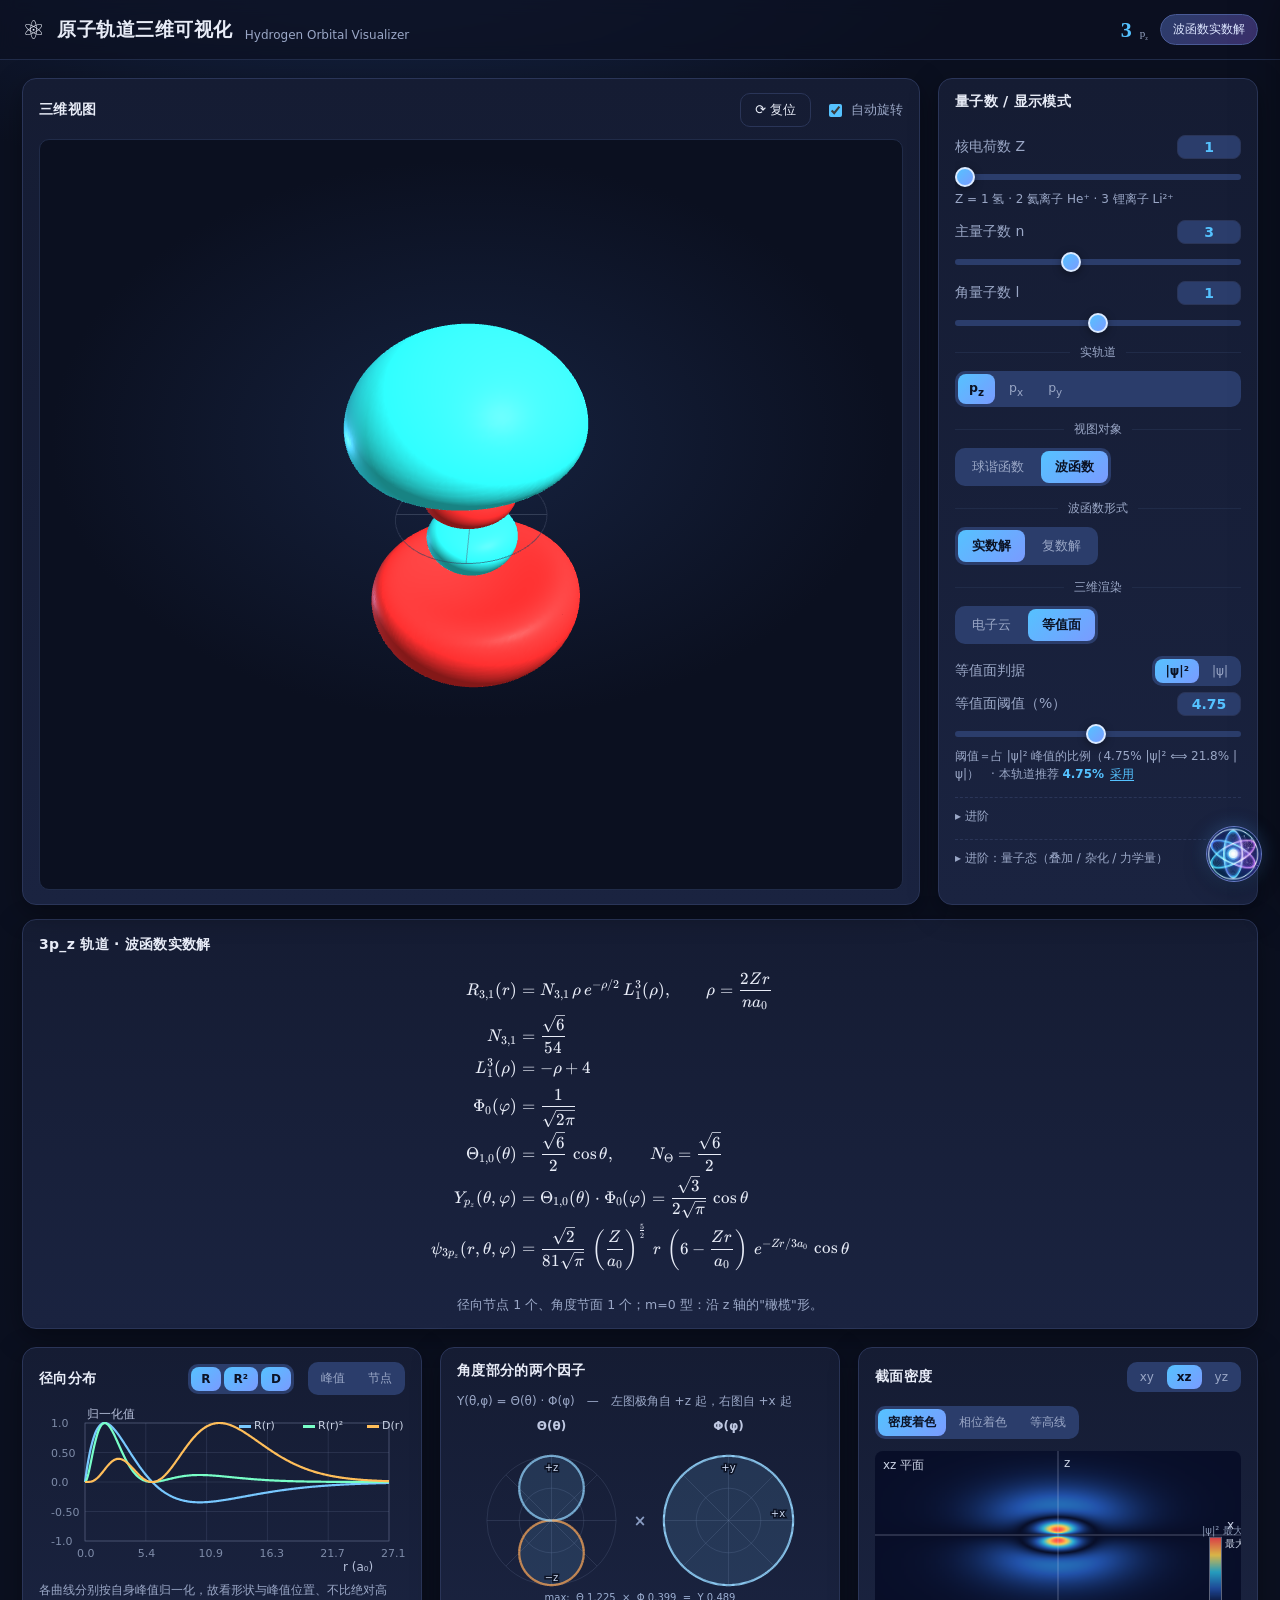
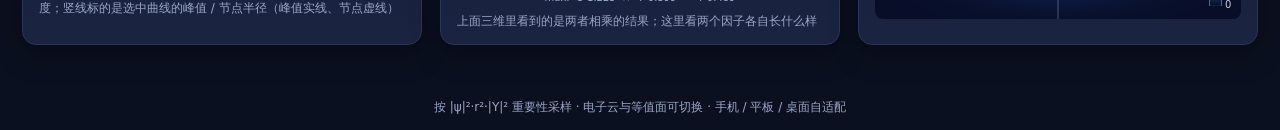
==== H5/index.html @ 3caad6ec "fix(agent,ui): 叠加态按实/复分档 —— 修正 L_z 谱（实解不是 L̂z 本征函数）、逐项选解型、球谐档回纯态 ## 修正：L_z 谱把 m 一律当本征值（真 bug）  m 是**" ====
<!DOCTYPE html>
<html lang="zh-CN">
<head>
  <meta charset="UTF-8" />
  <meta name="viewport" content="width=device-width, initial-scale=1.0, maximum-scale=1.0, user-scalable=no" />
  <meta name="theme-color" content="#0b1020" />
  <title>原子轨道三维可视化 · Hydrogen Orbital Visualizer</title>
  <link rel="icon" type="image/png" href="assets/favicon.png" />
  <link rel="stylesheet" href="libs/katex.min.css" />
  <link rel="stylesheet" href="css/style.css" />
  <link rel="stylesheet" href="css/agent.css" />
</head>
<body>
  <!-- 顶栏 -->
  <header class="topbar">
    <div class="brand">
      <span class="logo">⚛</span>
      <h1>原子轨道三维可视化</h1>
      <span class="subtitle">Hydrogen Orbital Visualizer</span>
    </div>
    <div class="top-meta">
      <span id="orbitTitle" class="orbit-title">1s</span>
      <span id="modeBadge" class="badge">实函数</span>
    </div>
  </header>

  <main class="layout">
    <!-- 3D 视图 + 控制面板 -->
    <section class="grid-main">
      <div class="card viewer-card">
        <div class="card-head">
          <span class="card-title">三维视图</span>
          <div class="card-head-right">
            <button id="resetView" class="btn btn-ghost" title="重置视角">⟳ 复位</button>
            <label class="chk"><input type="checkbox" id="autoRotate" checked /> 自动旋转</label>
          </div>
        </div>
        <div id="viewer" class="viewer"></div>
      </div>

      <aside class="card panel">
        <div class="card-head"><span class="card-title">量子数 / 显示模式</span></div>
        <!-- ★ .panel-body 是必需的：面板高度被钉成与左侧三维卡片等高（见 layout.js 的
             --panel-h），内容比它高时要在**内部**滚动，而不是把整行栅格撑高 -->
        <div class="panel-body">

        <div class="set">
          <!-- ★ 核电荷数 Z 放在量子数**之前**：它决定"这是哪个原子"，比 n/l/m 更根本。
               类氢离子与氢只差一条标度关系（r → r/Z），所以换 Z 不改变任何公式的形状。 -->
          <div class="row"><label for="zInput">核电荷数 Z</label>
            <input type="number" id="zInput" class="num-val" min="1" max="3" step="1" value="1" /></div>
          <input type="range" id="zSlider" min="1" max="3" step="1" value="1" />
          <div class="hint">Z = 1 氢 · 2 氦离子 He⁺ · 3 锂离子 Li²⁺</div>
        </div>
        <div class="set">
          <div class="row"><label for="nInput">主量子数 n</label>
            <input type="number" id="nInput" class="num-val" min="1" max="6" step="1" value="3" /></div>
          <input type="range" id="nSlider" min="1" max="6" step="1" value="3" />
        </div>
        <div class="set">
          <div class="row"><label for="lInput">角量子数 l</label>
            <input type="number" id="lInput" class="num-val" min="0" max="2" step="1" value="1" /></div>
          <input type="range" id="lSlider" min="0" max="2" step="1" value="1" />
        </div>
        <div class="set" id="mSet">
          <div class="row"><label for="mInput">磁量子数 m</label>
            <input type="number" id="mInput" class="num-val" min="-1" max="1" step="1" value="0" /></div>
          <input type="range" id="mSlider" min="-1" max="1" step="1" value="0" />
        </div>

        <!-- ★ 实轨道选择器：只在「波函数实数解」档出现，取代上面的 m 滑块（见 main.js
             的 syncRealOrbitButtons）。依据是 m 的归属：m 是**复**球谐 Y_l^m 的本征值
             指标，而实数解由 ±m 两个复解线性组合而来，**不再是 L̂z 的本征函数** ——
             把 m 当作实解的名字，等于把一个它不再拥有的量子数贴上去。
             有惯用名的支壳层直接用名字（p_x、d_{xy}、f_{z³}…）；g、h 没有公认名，
             程序改用直角坐标多项式标记（见 formula.js 的 realOrbitalCartesian）。 -->
        <div class="set" id="realOrbSet" style="display:none">
          <div class="divider"><span>实轨道</span></div>
          <div class="seg wrap" id="realOrbSeg"></div>
          <div class="hint" id="realOrbHint"></div>
        </div>

        <div class="divider"><span>视图对象</span></div>
        <!-- ★ 球谐函数与完整波函数共用上面的量子数，但**是两套几何**：
             球谐画的是极坐标曲面 r = |Y|（解析形状，直接三角化），
             波函数画的是 ψ 的等值面 / 粒子云（标量场 + marching tetrahedra）。
             所以切换档位不是"换个着色"，而是换一条完整的重建路径（见 main.js 的 updateViewer）。 -->
        <div class="seg" id="targetSeg">
          <button class="seg-btn" data-target="spherical">球谐函数</button>
          <button class="seg-btn active" data-target="wave">波函数</button>
        </div>
        <!-- 球谐档专用的判据（|Y| / |Y|²）。波函数档用下面「等值面判据」那一组 ——
             两者是同一个概念的两个化身（画幅 = 函数值还是它的平方），但**值域不同**
             （Y 侧取值 'Y'/'Y2'，ψ 侧取值 'psi'/'psi2'），故各自保留一个控件、
             各自由自己的 state 字段驱动，只显示当前档位需要的那一个。 -->
        <div class="set" id="yCritSet" style="display:none">
          <div class="row"><label>球谐判据</label>
            <div class="seg small" id="yCritSeg">
              <button class="seg-btn active" data-k="Y">|Y|</button>
              <button class="seg-btn" data-k="Y2">|Y|²</button>
            </div>
          </div>
          <!-- ★ 这句提示**按 l 变**（由 main.js 的 syncYCritHint 填）：l=0 时 Y 是常数，
               |Y| 与 |Y|² 只差一个比例因子，画出来完全一样，两个按钮会一起禁用。
               原先这里写死了"相切的鸡蛋"，而那是 p 轨道（l=1）才有的形状 ——
               l=0 的学生看到的是个球，却被告诉"这是相切的鸡蛋"。 -->
          <div class="hint" id="yCritHint">|Y|² 的曲面比 |Y| 的"瘦"</div>
        </div>
        <div class="divider"><span>波函数形式</span></div>
        <div class="seg" id="modeSeg">
          <button class="seg-btn active" data-mode="real"
                  title="波函数的实数解：由 ±m 两个复数解组合而来，不再是 L̂z 的本征函数；用实轨道名标记（p_x、d_xy…）">实数解</button>
          <button class="seg-btn" data-mode="complex"
                  title="波函数的复数解 ψ_{n,l,m}：L̂z 与 L̂² 的共同本征函数，用磁量子数 m 标记">复数解</button>
        </div>

        <!-- ★ 下面两组（三维渲染 / 三维着色）只对"波函数"档有意义：球谐曲面是解析
             曲面，没有粒子云/等值面之分，它的配色也由实/复函数直接决定（符号或相位）。
             所以整组包一层，切到球谐档时一并隐藏 —— 免得留下"改了没反应"的控件。 -->
        <div id="renderGroup">
          <div class="divider"><span>三维渲染</span></div>
          <div class="seg" id="renderSeg">
            <button class="seg-btn" data-mode="points">电子云</button>
            <button class="seg-btn active" data-mode="surface">等值面</button>
          </div>
        </div>

        <div class="set" id="levelSet">
          <div class="row"><label>等值面判据</label>
            <div class="seg small" id="psiSeg">
              <button class="seg-btn active" data-mode="psi2">|ψ|²</button>
              <button class="seg-btn" data-mode="psi">|ψ|</button>
            </div>
          </div>
          <!-- 阈值滑块是 0–1000 的**对数刻度**（阈值跨 0.3%–80%、共 2.4 个数量级，
               线性刻度下低端根本拖不到；中点 = √(0.3%×80%) ≈ 4.9%，落在常用阈值附近）。
               换算与量程依据见 main.js 的 levelFromSlider -->
          <div class="row"><label for="levelInput">等值面阈值（%）</label>
            <input type="number" id="levelInput" class="num-val" min="0.3" max="80" step="0.01" value="10" /></div>
          <input type="range" id="levelSlider" min="0" max="1000" step="1" value="749" />
          <div class="hint" id="psiHint">阈值＝占 |ψ|² 峰值的比例</div>
        </div>
        <div class="set" id="pointSet" style="display:none">
          <div class="row"><label for="pointCountInput">粒子数（万）</label>
            <input type="number" id="pointCountInput" class="num-val" min="0.8" max="8" step="0.1" value="5" /></div>
          <input type="range" id="pointCountSlider" min="8000" max="80000" step="1000" value="50000" />
        </div>

        <!-- ★ 第 19 条：默认之外的选择收进「进阶」。
             默认值应当让**最该看见的东西**第一眼就在 —— 实数解的正负双色是物理，
             而复解的相位彩虹绕 z 轴一圈就把所有颜色走一遍，第一眼看到的是"花"
             而不是"这个轨道长什么样"。但相位缠绕本身是复解的真实特点（也是本作品
             的一个演示点），所以是**收起来**、不是删掉。 -->
        <details class="adv-zone">
          <summary class="adv-summary">进阶</summary>
          <div id="colorGroup">
            <div class="divider"><span>三维着色</span></div>
            <div class="seg" id="colorSeg">
              <button class="seg-btn" data-mode="orbital"
                      title="按支壳层上色（s 蓝 / p 绿 / d 橙 / f 紫）；不显示 ψ 的正负">支壳层色</button>
              <button class="seg-btn active" data-mode="phase"
                      title="按 ψ 的正负上色：角度与径向节点的符号翻转都会显示出来">相位色</button>
            </div>
          </div>
          <div class="hint">复解选「相位色」会得到一圈彩虹 —— 那是 ψ 的辐角沿方位角缠绕
            （|e^{imφ}| = 1 的缘故），是复解的特点；但它对初学是额外负担，故不作默认。</div>
        </details>
        <!-- ★ 第 8 条：球谐档原先把「三维着色」整组**静默隐藏**，用户会以为漏做了。
             改为保留一行说明，把"为什么这一档没有着色选项"讲清楚。 -->
        <div class="hint" id="sphColorHint" style="display:none">
          球谐曲面是解析形状，整个曲面同属一个 l，刷成单色不携带任何信息，所以这一档没有
          「支壳层色」。它的配色由**实数解 / 复数解**直接决定：实数解按 sign(Y) 分正负双色，
          复数解按相位着色（想要那一圈彩虹，去下面的「进阶 → 三维着色 → 相位色」）。
          也正因为曲面本身就是解析形状，这一档没有「电子云 / 等值面」之分。<br>
          这一档也**没有叠加态**：叠加态说的是完整波函数 ψ = Σcᵢψᵢ，而这里画的是角度部分 Y ——
          渲染时各分量的 n 会被整块丢弃，两者只有在各分量 n 相同时才对得上。所以切到这一档
          会自动回到单一本征态、并收起「量子态」入口；切回「波函数」档**不会**自动恢复，需要重新选预设。
        </div>
        </div><!-- /.panel-body -->
      </aside>
    </section>

    <!-- 公式 -->
    <section class="card formula-card">
      <div class="formula-head">
        <span class="card-title" id="formulaTitle">3p 轨道 · 波函数实数解</span>
      </div>
      <div id="formulaBox" class="formula-box"></div>
      <div id="formulaNote" class="formula-note"></div>
    </section>

    <!-- 2D 图表 -->
    <section class="grid-charts">
      <div class="card chart-card">
        <div class="card-head">
          <span class="card-title">径向分布</span>
          <div class="card-head-right">
            <div class="seg small" id="radialSeg">
              <button class="seg-btn active" data-k="R">R</button>
              <button class="seg-btn active" data-k="R2">R²</button>
              <button class="seg-btn active" data-k="D">D</button>
            </div>
            <div class="seg small" id="radialMarkSeg" title="在选中曲线上标出峰值 / 节点半径（两类可同时开）">
              <button class="seg-btn" data-m="peak">峰值</button>
              <button class="seg-btn" data-m="zeros">节点</button>
            </div>
          </div>
        </div>
        <canvas id="radialChart" class="chart"></canvas>
        <div class="hint">各曲线分别按自身峰值归一化，故看形状与峰值位置、不比绝对高度；竖线标的是选中曲线的峰值 / 节点半径（峰值实线、节点虚线）</div>
      </div>

      <div class="card chart-card">
        <div class="card-head">
          <span class="card-title">角度部分的两个因子</span>
        </div>
        <div class="hint" style="margin-top:2px">Y(θ,φ) = Θ(θ) · Φ(φ)　—　左图极角自 +z 起，右图自 +x 起</div>
        <canvas id="thetaPhiChart" class="chart"></canvas>
        <div class="hint">上面三维里看到的是两者相乘的结果；这里看两个因子各自长什么样</div>
      </div>

      <div class="card chart-card">
        <div class="card-head">
          <span class="card-title">截面密度</span>
          <div class="seg small" id="planeSeg">
            <button class="seg-btn" data-p="xy">xy</button>
            <button class="seg-btn active" data-p="xz">xz</button>
            <button class="seg-btn" data-p="yz">yz</button>
          </div>
        </div>
        <div class="seg small" id="phaseSeg" style="margin:2px 0 6px">
          <button class="seg-btn active" data-mode="intensity">密度着色</button>
          <button class="seg-btn" data-mode="phase">相位着色</button>
          <button class="seg-btn" data-mode="contour">等高线</button>
        </div>
        <canvas id="sectionChart" class="chart"></canvas>
        <!-- 手动缩放/平移过才出现；双击图表同样可复位 -->
        <div class="chart-chip" id="sectionResetChip" style="display:none">⟲ 复位缩放</div>
      </div>
    </section>
  </main>

  <footer class="foot">按 |ψ|²·r²·|Y|² 重要性采样 · 电子云与等值面可切换 · 手机 / 平板 / 桌面自适配</footer>

  <!-- 依赖（全局构建，file:// 可离线运行） -->
  <script src="libs/three.min.js"></script>
  <script src="libs/katex.min.js"></script>
  <!-- 业务模块 -->
  <script src="js/math.js"></script>
  <script src="js/layout.js"></script>
  <script src="js/render3d.js"></script>
  <script src="js/charts.js"></script>
  <script src="js/chart-overlay.js"></script>
  <script src="js/formula.js"></script>
  <script src="js/main.js"></script>

  <!-- 智能体层 -->
  <script src="js/agent/llm-client.js"></script>
  <script src="js/agent/settings.js"></script>
  <!-- 对话存储：多会话 / 分支树 / 持久化。必须在 agent-core 之前加载（后者依赖它） -->
  <script src="js/agent/conv-store.js"></script>
  <script src="js/agent/perception-snapshot.js"></script>
  <script src="js/agent/scene-bridge.js"></script>
  <script src="js/agent/knowledge.js"></script>
  <script src="js/agent/skills.js"></script>
  <script src="js/agent/mastery-model.js"></script>
  <script src="js/agent/observables.js"></script>
  <script src="js/agent/question-engine.js"></script>
  <script src="js/agent/error-diagnosis.js"></script>
  <script src="js/agent/tool-registry.js"></script>
  <script src="js/agent/agent-core.js"></script>
  <script src="js/agent/demo-mode.js"></script>
  <script src="js/agent/proactive-rules.js"></script>
  <script src="js/agent/state-editor.js"></script>
  <script src="js/agent/panel.js"></script>
  <script src="js/agent/reference-table.js"></script>
  <script src="js/agent/bootstrap.js"></script>

  <!-- 知识库 / 技能（自注册，离线可用；<script> 加载 ≠ 进 LLM 上下文） -->
  <script src="knowledge/entries/index.js"></script>
  <script src="skills/index.js"></script>
</body>
</html>
---- H5/css/style.css ----
/* style.css — 原子轨道可视化工具 · 暗色主题 + 响应式

   色彩体系：
     - 背景：深蓝黑 (#0b1020)，点缀蓝紫，强调青/橙。
     - 轨道类型配色由 js/math.js 提供（s 蓝 / p 绿 / d 橙 / f 紫）。
   布局：
     - 桌面（≥1024px）：顶部栏 + 两列主区（3D + 控制面板）+ 公式 + 三列图表。
     - 平板 / 手机：纵向堆叠，3D 视图占主视口高度。
   字体：系统字体 + KaTeX 内嵌数学字体。 */

:root {
  --bg: #0b1020;
  --bg-2: #101629;
  --card: #151c33;
  --card-2: #1a2340;
  --line: #2a3558;
  --line-soft: #202b48;
  --text: #e8ecf7;
  --text-dim: #9aa7c6;
  --accent: #55c2ff;
  --accent-2: #7a9bff;
  --active: #2b3d6b;
  --border-radius: 14px;
  --shadow: 0 8px 28px rgba(0, 0, 0, 0.35);
}

* { box-sizing: border-box; }

html, body {
  margin: 0;
  padding: 0;
  background: radial-gradient(1200px 700px at 30% -10%, #1a2d54 0%, #0b1020 55%);
  color: var(--text);
  font-family: system-ui, -apple-system, "Segoe UI", Roboto, "PingFang SC",
    "Microsoft YaHei", sans-serif;
  -webkit-font-smoothing: antialiased;
}

/* ---------- 顶栏 ---------- */
.topbar {
  display: flex;
  align-items: center;
  justify-content: space-between;
  padding: 14px 22px;
  border-bottom: 1px solid var(--line-soft);
  background: rgba(12, 17, 34, 0.7);
  backdrop-filter: blur(8px);
  position: sticky;
  top: 0;
  z-index: 10;
}
.brand { display: flex; align-items: center; gap: 12px; }
.logo { font-size: 26px; }
.brand h1 { font-size: 19px; font-weight: 700; margin: 0; letter-spacing: 0.5px; }
.subtitle { font-size: 12px; color: var(--text-dim); align-self: flex-end; margin-bottom: 3px; }
.top-meta { display: flex; align-items: center; gap: 12px; }
.orbit-title {
  font-family: Georgia, "Times New Roman", serif;
  font-size: 22px; font-weight: 700; color: var(--accent);
  min-width: 78px; text-align: right;
}
/* m 下标（如前缀里的 m=+1）与实轨道化学惯用名（d_xz） */
.orbit-title sub { font-size: 0.55em; font-weight: 400; }
.orbit-title .orbit-real {
  font-size: 0.5em; font-weight: 400; color: var(--text-dim);
  margin-left: 8px; white-space: nowrap;
}
.badge {
  background: linear-gradient(135deg, #2b3d6b, #3b2f6b);
  border: 1px solid #4a5a96;
  color: #dde6ff;
  font-size: 12px;
  padding: 6px 12px;
  border-radius: 999px;
}

/* ---------- 布局 ---------- */
.layout { max-width: 1500px; margin: 0 auto; padding: 18px 22px 40px; }
.grid-main {
  display: grid;
  grid-template-columns: 1fr 320px;
  gap: 18px;
}
.grid-charts {
  display: grid;
  grid-template-columns: repeat(3, 1fr);
  gap: 18px;
  margin-top: 18px;
}
/* ★ min-width:0 不能省。1fr 实为 minmax(auto, 1fr)，而 auto 的最小宽度 = 项目的
   min-content 尺寸；栅格项里放了 canvas（有固有像素宽度）时，列就不肯收缩，
   于是"抽屉一打开，三张卡片宽度不一致"——中间那张撑住原宽、两侧被压扁。 */
.grid-charts > * { min-width: 0; }

/* ---------- 卡片 ---------- */
.card {
  background: linear-gradient(180deg, var(--card), var(--card-2));
  border: 1px solid var(--line);
  border-radius: var(--border-radius);
  box-shadow: var(--shadow);
  padding: 14px 16px;
}
.card-head {
  display: flex;
  align-items: center;
  justify-content: space-between;
  margin-bottom: 12px;
  gap: 10px;
  flex-wrap: wrap;
}
.card-head-right { display: flex; align-items: center; gap: 14px; }
.card-title { font-size: 14px; font-weight: 700; color: var(--text); letter-spacing: 0.3px; }

/* ---------- 3D 视图 ---------- */
/* 高度由 layout.js 按"窗口真实可见高度 − 画布顶端位置"算出，写进 --viewer-h，
   目的是让整块画布正好落在浏览器窗口里（不写死像素/视口单位）。
   变量尚未算出时用 44vh 兜底，属于渐进增强，不是硬编码尺寸。
   另：align-self:start 让它**不被同行更高的面板拉伸**——面板的高度是从它这里量出去的
   （--panel-h），它自己再被面板反向影响就会形成循环。这条是"单向依赖"的关键。 */
.viewer-card { display: flex; flex-direction: column; min-height: 0; align-self: start; }
.viewer {
  position: relative;
  flex: none;
  height: var(--viewer-h, 44vh);
  min-height: 0;
  border-radius: 10px;
  overflow: hidden;
  background: radial-gradient(600px 400px at 50% 40%, #16223f 0%, #0b1020 70%);
  border: 1px solid var(--line-soft);
}
.viewer canvas { display: block; width: 100% !important; height: 100% !important; }

/* 三维视图上的标注标签（参考球 / 节面高亮）——点一下就撤销。
   没有它，画上去的辅助几何就只能靠智能体才能清掉。 */
.viewer-chips {
  position: absolute;
  left: 10px;
  bottom: 10px;
  display: flex;
  flex-direction: column;
  gap: 6px;
  align-items: flex-start;
  z-index: 5;
  pointer-events: none;              /* 容器不拦截拖拽旋转，只有标签本身可点 */
}
.viewer-chip {
  pointer-events: auto;
  font: inherit;
  font-size: 12px;
  color: #ffe6a8;
  background: rgba(20, 28, 50, .82);
  border: 1px solid rgba(255, 210, 74, .45);
  border-radius: 999px;
  padding: 4px 11px;
  cursor: pointer;
  transition: background .15s ease, border-color .15s ease;
}
.viewer-chip:hover { background: rgba(255, 210, 74, .18); border-color: rgba(255, 210, 74, .8); }
.viewer-chip.hidden { display: none; }

/* ---------- 控制面板 ---------- */
/* ★ 面板高度与左侧三维卡片**等高**：高度由 layout.js 量出三维卡片后下发 --panel-h
   （见那里关于"为什么不会自激"的说明）。变量还没算出来时退回 auto（渐进增强），
   窄屏单列布局下 layout.js 会主动移除它、让内容自然排布。
   .panel-body 负责在内容超出时**内部**滚动 —— 不这样做，面板就会把整行栅格撑高、
   把底下的公式与图表往下推，而 3D 画布高度是按"窗口可见高度"算死的，于是右侧多出
   一大截空白。 */
.panel {
  align-self: start;
  display: flex;
  flex-direction: column;
  height: var(--panel-h, auto);
}
.panel-body { flex: 1 1 auto; min-height: 0; overflow-y: auto; overflow-x: hidden; }
/* 面板内的细滚动条：默认滚动条在深色面板上很扎眼，且占宽会挤压滑块 */
.panel-body { scrollbar-width: thin; scrollbar-color: rgba(106, 126, 201, .5) transparent; }
.panel-body::-webkit-scrollbar { width: 8px; }
.panel-body::-webkit-scrollbar-track { background: transparent; }
.panel-body::-webkit-scrollbar-thumb {
  background: rgba(106, 126, 201, .45); border-radius: 4px;
}
.panel-body::-webkit-scrollbar-thumb:hover { background: rgba(106, 126, 201, .7); }
.set { margin: 12px 0; }
.set.tight { margin: 4px 0 6px; }
.row {
  display: flex;
  align-items: center;
  justify-content: space-between;
  margin-bottom: 6px;
  font-size: 14px;
}
.row label { color: var(--text-dim); }
.val {
  font-variant-numeric: tabular-nums;
  font-weight: 700;
  color: var(--accent);
  background: var(--active);
  border-radius: 8px;
  padding: 2px 10px;
  min-width: 44px;
  text-align: center;
  font-size: 14px;
}
/* 提示文字（如 φ 无影响时的说明） */
.hint { color: var(--text-dim); font-size: 12px; margin-top: 6px; line-height: 1.5; }
.hint b { color: var(--accent); font-variant-numeric: tabular-nums; }
/* 提示行里的内联按钮（如「采用推荐阈值」）：做成链接样式，不占额外一行 */
.link-btn {
  border: none; background: none; padding: 0 2px; margin-left: 4px;
  color: var(--accent); font: inherit; cursor: pointer;
  text-decoration: underline; text-underline-offset: 2px;
}
.link-btn:hover { filter: brightness(1.25); }
/* 数字输入框：与滑块并用，可直接键入精确值 */
.num-val {
  width: 64px;
  padding: 3px 8px;
  border-radius: 8px;
  border: 1px solid var(--line);
  background: var(--active);
  color: var(--accent);
  font-family: inherit;
  font-size: 14px;
  font-weight: 700;
  font-variant-numeric: tabular-nums;
  text-align: center;
  outline: none;
  transition: border-color 0.15s ease;
}
.num-val:focus { border-color: var(--accent); }
/* 非法输入提示 */
.num-val.invalid { border-color: #ff6b6b; color: #ff9b9b; }
/* 隐藏数字框的上下箭头（仍可键入） */
.num-val::-webkit-outer-spin-button,
.num-val::-webkit-inner-spin-button { -webkit-appearance: none; margin: 0; }
.num-val { -moz-appearance: textfield; appearance: textfield; }
/* 禁用的滑块组（φ 不生效时置灰） */
.set.dim { opacity: 0.45; }
.set.dim input[type="range"] { cursor: not-allowed; }
.set.dim .val { color: var(--text-dim); }
.divider {
  display: flex;
  align-items: center;
  color: var(--text-dim);
  font-size: 12px;
  margin: 14px 0 10px;
  gap: 10px;
}
.divider::before, .divider::after { content: ""; flex: 1; height: 1px; background: var(--line-soft); }

/* ---------- 滑块 ---------- */
input[type="range"] {
  -webkit-appearance: none;
  appearance: none;
  width: 100%;
  height: 6px;
  border-radius: 6px;
  background: var(--active);
  outline: none;
  margin: 0;
}
input[type="range"]::-webkit-slider-thumb {
  -webkit-appearance: none;
  width: 20px; height: 20px;
  border-radius: 50%;
  background: linear-gradient(135deg, var(--accent), var(--accent-2));
  border: 2px solid #dbeaff;
  box-shadow: 0 2px 8px rgba(0,0,0,0.4);
  cursor: pointer;
}
input[type="range"]::-moz-range-thumb {
  width: 18px; height: 18px; border-radius: 50%;
  background: linear-gradient(135deg, var(--accent), var(--accent-2));
  border: 2px solid #dbeaff; cursor: pointer;
}

/* ---------- 分段控件（按钮组） ---------- */
.seg { display: inline-flex; background: var(--active); border-radius: 10px; padding: 3px; gap: 3px; }
.seg.small .seg-btn { font-size: 12px; padding: 5px 10px; }
/* 需要换行的分段组（实轨道选择器：l=5 时有 11 个选项，一行排不下） */
.seg.wrap { display: flex; flex-wrap: wrap; }
.seg.wrap .seg-btn { flex: 0 0 auto; padding: 6px 11px; font-size: 12.5px; }
.seg-btn {
  border: none;
  background: transparent;
  color: var(--text-dim);
  padding: 7px 14px;
  border-radius: 8px;
  font-family: inherit;
  font-size: 13px;
  cursor: pointer;
  transition: all 0.15s ease;
  white-space: nowrap;
}
.seg-btn:hover { color: var(--text); }
.seg-btn.active {
  background: linear-gradient(135deg, var(--accent), var(--accent-2));
  color: #0b1224;
  font-weight: 700;
}
/* 禁用的分段按钮（如 l=0 时的相位色：角度函数是常数，没有正负可分） */
.seg-btn:disabled { opacity: 0.35; cursor: not-allowed; }
.seg-btn:disabled:hover { color: var(--text-dim); }

.btn {
  border: 1px solid var(--line);
  background: var(--card-2);
  color: var(--text);
  padding: 7px 14px;
  border-radius: 10px;
  font-family: inherit;
  font-size: 13px;
  cursor: pointer;
  transition: all 0.15s ease;
}
.btn:hover { border-color: var(--accent); color: var(--accent); }
.btn-ghost { background: transparent; }
.chk { display: inline-flex; align-items: center; gap: 6px; font-size: 13px; color: var(--text-dim); cursor: pointer; }
.chk input { accent-color: var(--accent); }

/* ---------- 公式 ---------- */
.formula-card { margin-top: 14px; }
.formula-box {
  overflow-x: auto;
  padding: 2px 4px;
  min-height: 64px;
  display: flex;
  align-items: center;
  justify-content: center;
}
.formula-box .katex { font-size: 1.06em; }
.formula-note { color: var(--text-dim); font-size: 12.5px; margin-top: 4px; text-align: center; }

/* ---------- 图表卡片 ---------- */
.chart-card { min-height: 0; position: relative; }
/* 图表上的浮动小控件（如截面图的「复位缩放」）—— 照 .viewer-chip 的做法：只在被手动
   调整过时出现。没有它，缩放后只能靠双击或重新选平面才能回到全范围。 */
.chart-chip {
  position: absolute; right: 24px; top: 42px;
  padding: 3px 9px; border-radius: 8px; font-size: 11px;
  background: rgba(10,15,31,0.85); border: 1px solid var(--line);
  color: var(--accent); cursor: pointer; user-select: none;
}
.chart-chip:hover { border-color: var(--accent); }

/* 图表浮动窗（演示讲到"看径向分布 / 截面密度"时把底部那张图放大到浮层）。
   ★ 刻意**不做模态**：不加 inset:0 的模糊遮罩，且整体 pointer-events:none ——
     浮窗之外的点击与滚轮会穿透到三维视图，这样才能"边看三维边看图"。
     关闭靠右上角 ✕ 或 Esc。
   ★ 靠右停靠而不是居中：三维视图在页面左侧，居中会把轨道整个盖住，
     "边看三维边看图"就无从谈起了。 */
.chart-overlay {
  position: fixed; inset: 0; z-index: 1300;
  display: none; align-items: center; justify-content: flex-end;
  pointer-events: none;
  padding: 14px 20px;
}
.chart-overlay.show { display: flex; }
.chart-overlay-box {
  pointer-events: auto;                     /* 盒子本体把点击收回来 */
  width: min(820px, 50vw); height: min(660px, 80vh);
  display: flex; flex-direction: column;
  background: var(--card, #151c33); border: 1px solid var(--line, #2a3558);
  border-radius: 14px; box-shadow: 0 18px 48px rgba(0, 0, 0, 0.55);
  padding: 10px 14px 14px;
}
.chart-overlay-head {
  display: flex; align-items: center; justify-content: space-between;
  margin-bottom: 8px;
}
.chart-overlay-title { font-size: 14px; font-weight: 700; color: var(--text, #e6ecff); }
.chart-overlay-x {
  border: none; background: none; color: var(--text-dim, #9aa7c6);
  font-size: 15px; cursor: pointer; padding: 2px 6px; border-radius: 6px;
}
.chart-overlay-x:hover { color: var(--text, #e6ecff); background: var(--active, #1c2540); }
/* 画布占满剩余高度。min-height:0 是必需的 —— 否则 flex 子项会被内容撑破，
   绘制函数按 clientWidth/clientHeight 取尺寸，撑破后会画到盒子外面 */
.chart-overlay-canvas { flex: 1; width: 100%; min-height: 0; display: block; border-radius: 8px; }
.chart { width: 100%; height: 168px; display: block; margin-top: 6px; border-radius: 8px; }
/* Θ/Φ 两张极坐标图并排画在**同一张**画布上（左 Θ、右 Φ，中间一个乘号）。
   同一张画布意味着只有一个 resize 路径、一次重绘 —— 比放两个 canvas 少一半的
   尺寸同步逻辑。高度比别的图高一些：两个极坐标图并排，各自的可视半径就只有
   卡片宽度的 1/4 上下，再矮就画不出可读的瓣形了。 */
#thetaPhiChart { height: 190px; }

/* ---------- 页脚 ---------- */
.foot { text-align: center; color: var(--text-dim); font-size: 12px; padding: 14px; }

/* ---------- 响应式 ---------- */
@media (max-width: 1024px) {
  .grid-main { grid-template-columns: 1fr; }
  .panel { order: 2; }
  .grid-charts { grid-template-columns: 1fr 1fr; }
}
@media (max-width: 640px) {
  .topbar { flex-direction: column; align-items: flex-start; gap: 8px; padding: 12px 16px; }
  .brand h1 { font-size: 17px; }
  .subtitle { display: none; }
  .layout { padding: 12px 12px 30px; }
  .card { padding: 12px; }
  .viewer-card { min-height: 0; }
  /* 高度仍交给 layout.js 算（移动端会读 visualViewport，能正确处理地址栏收放），
     这里只收紧保底高度，避免横屏时画布被压成一条缝 */
  .viewer { min-height: 200px; }
  .grid-charts { grid-template-columns: 1fr; }
  .chart { height: 190px; }
  .orbit-title { font-size: 19px; }
}
---- H5/css/agent.css ----
/* agent.css — 智能体面板样式（沿用 style.css 的暗色主题变量） */

/* ------------------------------------------------------------------ */
/* 抽屉打开时：主布局向左压缩，避免遮住右侧控制面板                     */
/* ------------------------------------------------------------------ */
:root { --agent-w: 440px; }

.topbar, .layout {
  transition: padding-right .24s cubic-bezier(.4, 0, .2, 1);
}
body.agent-open .topbar,
body.agent-open .layout {
  padding-right: calc(var(--agent-w) + 22px);
}
/* 窄屏下抽屉近似全屏，压缩布局反而更糟 —— 此时不压缩 */
@media (max-width: 900px) {
  body.agent-open .topbar,
  body.agent-open .layout { padding-right: 22px; }
}

/* ------------------------------------------------------------------ */
/* 悬浮球                                                              */
/* ------------------------------------------------------------------ */
.agent-fab {
  position: fixed;
  right: 18px;
  bottom: 18px;
  width: 56px;
  height: 56px;
  border-radius: 50%;
  overflow: hidden;                 /* 圆形裁切：自然去掉图标四角的多余元素 */
  background: linear-gradient(135deg, #2b3d6b, #3b2f6b);
  border: 1px solid #6a7ec9;
  box-shadow: 0 6px 22px rgba(0, 0, 0, 0.45), 0 0 18px rgba(85, 160, 255, .35);
  display: flex;
  align-items: center;
  justify-content: center;
  cursor: grab;
  z-index: 900;
  touch-action: none;
  user-select: none;
  transition: transform .15s ease, box-shadow .15s ease;
}
.agent-fab:hover { transform: scale(1.06); box-shadow: 0 8px 26px rgba(85, 194, 255, .45), 0 0 22px rgba(120, 120, 255, .5); }
.agent-fab:active { cursor: grabbing; }
.agent-fab-img {
  width: 100%;
  height: 100%;
  object-fit: cover;
  pointer-events: none;             /* 拖动/点击事件交给悬浮球本身 */
  -webkit-user-drag: none;
}
.agent-fab-dot {
  position: absolute;
  top: 2px; right: 2px;
  width: 12px; height: 12px;
  border-radius: 50%;
  background: #ff6b6b;
  border: 2px solid var(--bg, #0b1020);
  display: none;
}
.agent-fab-dot.show { display: block; }

/* ------------------------------------------------------------------ */
/* 抽屉                                                                */
/* ------------------------------------------------------------------ */
.agent-drawer {
  position: fixed;
  top: 0; right: 0;
  width: min(440px, 94vw);
  height: 100%;
  background: linear-gradient(180deg, #101629, #0d1324);
  border-left: 1px solid var(--line, #2a3558);
  box-shadow: -12px 0 42px rgba(0, 0, 0, .5);
  display: flex;
  flex-direction: column;
  transform: translateX(105%);
  transition: transform .24s cubic-bezier(.4, 0, .2, 1);
  z-index: 1000;
}
.agent-drawer.show { transform: translateX(0); }

.agent-head {
  display: flex;
  align-items: center;
  justify-content: space-between;
  gap: 8px;
  padding: 12px 14px;
  border-bottom: 1px solid var(--line-soft, #202b48);
  flex-wrap: wrap;
}
.agent-head-title { font-size: 14px; font-weight: 700; color: var(--accent, #55c2ff); }
.agent-head-acts { display: flex; align-items: center; gap: 6px; }
.agent-tbtn {
  background: var(--card-2, #1a2340);
  border: 1px solid var(--line, #2a3558);
  color: var(--text, #e8ecf7);
  font-family: inherit;
  font-size: 12px;
  padding: 5px 10px;
  border-radius: 8px;
  cursor: pointer;
  transition: all .15s ease;
}
.agent-tbtn:hover { border-color: var(--accent, #55c2ff); color: var(--accent, #55c2ff); }
.agent-x { padding: 5px 9px; }

/* ------------------------------------------------------------------ */
/* 消息区                                                              */
/* ------------------------------------------------------------------ */
.agent-msgs {
  flex: 1;
  overflow-y: auto;
  padding: 14px;
  display: flex;
  flex-direction: column;
  gap: 10px;
  scrollbar-width: thin;
}
.agent-msg {
  font-size: 13.5px;
  line-height: 1.66;
  border-radius: 12px;
  padding: 10px 12px;
  max-width: 100%;
  word-break: break-word;
}
.agent-msg.user {
  align-self: flex-end;
  background: linear-gradient(135deg, #2b3d6b, #34406b);
  border: 1px solid #46579a;
  white-space: pre-wrap;
}
.agent-msg.assistant {
  align-self: stretch;
  background: var(--card, #151c33);
  border: 1px solid var(--line-soft, #202b48);
}
.agent-msg.chip-row { padding: 0; background: none; border: none; align-self: flex-start; }
.agent-chip {
  display: inline-block;
  font-size: 12px;
  padding: 4px 10px;
  border-radius: 999px;
  background: rgba(85, 194, 255, .14);
  border: 1px solid rgba(85, 194, 255, .35);
  color: var(--accent, #55c2ff);
}
.agent-chip.warn { background: rgba(255, 170, 90, .14); border-color: rgba(255, 170, 90, .4); color: #ffaa5a; }
.agent-err { color: #ff8f8f; }
/* 非错误、但必须说一声的情况（如输出被长度上限截断）——不能留给用户一个空白气泡 */
.agent-warn {
  color: #ffd79a;
  background: rgba(255, 190, 90, .1);
  border: 1px solid rgba(255, 190, 90, .35);
  border-radius: 8px;
  padding: 7px 10px;
  line-height: 1.55;
}
/* 诊断证据行（finish_reason / token 用量）：出问题时能一眼看出原因，不用猜 */
.agent-diag {
  display: inline-block;
  margin-top: 4px;
  color: var(--text-dim, #9aa7c6);
  font-size: 11.5px;
  font-family: ui-monospace, Consolas, monospace;
}
.agent-hello { color: var(--text-dim, #9aa7c6); }
.agent-hello b { color: var(--text, #e8ecf7); }

/* 公式与代码 */
.agent-msg .katex { font-size: 1.02em; }
/* 块级公式独占一行、过宽时可横向滚动（不撑破面板）；
   行内公式保持 inline，与文字连成一句 */
.agent-msg .katex-display {
  margin: 7px 0;
  padding: 1px 0;
  overflow-x: auto;
  overflow-y: hidden;
}
.agent-msg .katex-display > .katex { white-space: nowrap; }

/* 块级公式：独占一块，居中；过宽时横向滚动而不是撑破抽屉。
   ★ 内层用 width:max-content + margin:0 auto 而不是 text-align:center ——
     text-align:center 遇上 overflow 时，超出部分会向左溢出且**滚不到**。 */
.md-math-block {
  margin: 9px 0;
  overflow-x: auto;
  overflow-y: hidden;
  padding-bottom: 2px;
}
.md-math-block > .katex-display { margin: 0; }
.md-math-block > .katex-display > .katex {
  display: block;
  width: max-content;
  margin: 0 auto;
}
.md-line { min-height: 1px; }
.md-quote {
  border-left: 3px solid var(--line, #2a3558);
  padding-left: 9px;
  margin: 6px 0;
  color: var(--text-dim, #9aa7c6);
}
.agent-msg code {
  background: rgba(255, 255, 255, .08);
  padding: 1px 5px;
  border-radius: 5px;
  font-size: .92em;
}
.md-h { font-weight: 700; color: var(--accent, #55c2ff); margin: 4px 0 2px; }
.md-gap { height: 6px; }
.md-table {
  border-collapse: collapse;
  margin: 7px 0;
  font-size: 12.5px;
  width: 100%;
}
.md-table th, .md-table td {
  border: 1px solid var(--line, #2a3558);
  padding: 4px 8px;
  text-align: left;
  vertical-align: top;
}
.md-table th { background: rgba(85, 194, 255, .1); color: var(--accent, #55c2ff); font-weight: 700; }
.md-table td { color: #d8e2f5; }

/* 思考折叠 */
.agent-think { margin-bottom: 6px; }
.agent-think summary {
  cursor: pointer;
  font-size: 12px;
  color: var(--text-dim, #9aa7c6);
  list-style: none;
  user-select: none;
}
.agent-think summary::-webkit-details-marker { display: none; }
.agent-think summary::before { content: '▸ '; }
.agent-think[open] summary::before { content: '▾ '; }
.agent-think-body {
  margin-top: 5px;
  padding: 7px 9px;
  border-left: 2px solid var(--line, #2a3558);
  color: var(--text-dim, #9aa7c6);
  font-size: 12px;
  white-space: pre-wrap;
  max-height: 200px;
  overflow-y: auto;
}

/* 动作气泡 */
.agent-action {
  align-self: stretch;
  background: rgba(85, 194, 255, .07);
  border: 1px solid rgba(85, 194, 255, .22);
  border-radius: 10px;
  padding: 7px 10px;
  font-size: 12px;
}
.agent-action.bad { background: rgba(255, 120, 120, .08); border-color: rgba(255, 120, 120, .3); }
.agent-action summary { cursor: pointer; color: #bcd4f5; list-style: none; }
.agent-action summary::-webkit-details-marker { display: none; }
.agent-act-dot {
  display: inline-block;
  width: 6px; height: 6px;
  border-radius: 50%;
  background: var(--accent, #55c2ff);
  margin-right: 7px;
  vertical-align: middle;
}
.agent-action.bad .agent-act-dot { background: #ff8f8f; }
.agent-act-more { color: var(--text-dim, #9aa7c6); font-size: 11px; margin-left: 6px; }
.agent-act-err { color: #ff8f8f; font-size: 11px; margin-left: 6px; }
.agent-act-body {
  margin-top: 6px;
  padding-top: 6px;
  border-top: 1px dashed var(--line-soft, #202b48);
  color: var(--text-dim, #9aa7c6);
  font-size: 11px;
  white-space: pre-wrap;
  max-height: 140px;
  overflow-y: auto;
}

/* ------------------------------------------------------------------ */
/* 输入区                                                              */
/* ------------------------------------------------------------------ */
.agent-foot {
  border-top: 1px solid var(--line-soft, #202b48);
  padding: 10px 12px 12px;
  display: flex;
  flex-direction: column;
  gap: 8px;
}
.agent-input-text {
  width: 100%;
  resize: none;
  background: var(--card, #151c33);
  border: 1px solid var(--line, #2a3558);
  border-radius: 10px;
  color: var(--text, #e8ecf7);
  font-family: inherit;
  font-size: 13px;
  line-height: 1.5;
  padding: 9px 11px;
  outline: none;
  max-height: 120px;
}
.agent-input-text:focus { border-color: var(--accent, #55c2ff); }
.agent-foot-btns { display: flex; justify-content: flex-end; gap: 8px; }

.agent-btn {
  background: var(--card-2, #1a2340);
  border: 1px solid var(--line, #2a3558);
  color: var(--text, #e8ecf7);
  font-family: inherit;
  font-size: 13px;
  padding: 7px 14px;
  border-radius: 9px;
  cursor: pointer;
  transition: all .15s ease;
}
.agent-btn:hover { border-color: var(--accent, #55c2ff); }
.agent-btn.primary {
  background: linear-gradient(135deg, var(--accent, #55c2ff), var(--accent-2, #7a9bff));
  color: #0b1224;
  border: none;
  font-weight: 700;
}
.agent-btn.primary:disabled { opacity: .5; cursor: default; }
.agent-btn.stop { background: rgba(255, 120, 120, .18); border-color: rgba(255, 120, 120, .45); color: #ffb0b0; }
.agent-btn.danger { border-color: rgba(255, 120, 120, .5); color: #ff9b9b; margin-top: 6px; }
.hidden { display: none !important; }

/* ------------------------------------------------------------------ */
/* 设置弹层                                                            */
/* ------------------------------------------------------------------ */
.agent-overlay {
  position: fixed;
  inset: 0;
  background: rgba(4, 8, 18, .72);
  backdrop-filter: blur(3px);
  display: none;
  align-items: center;
  justify-content: center;
  z-index: 1200;
}
.agent-overlay.show { display: flex; }
.agent-settings-box {
  width: min(520px, 94vw);
  max-height: 88vh;
  background: linear-gradient(180deg, #151c33, #111830);
  border: 1px solid var(--line, #2a3558);
  border-radius: 14px;
  display: flex;
  flex-direction: column;
  box-shadow: 0 18px 60px rgba(0, 0, 0, .6);
}
.agent-settings-head {
  display: flex;
  align-items: center;
  justify-content: space-between;
  padding: 14px 16px;
  border-bottom: 1px solid var(--line-soft, #202b48);
}
.agent-settings-title { font-size: 15px; font-weight: 700; color: var(--accent, #55c2ff); }
.agent-settings-body { padding: 6px 16px 10px; overflow-y: auto; }
.agent-sgroup-title {
  font-size: 12px;
  color: var(--text-dim, #9aa7c6);
  margin: 14px 0 8px;
  padding-bottom: 5px;
  border-bottom: 1px solid var(--line-soft, #202b48);
}
.agent-sgroup { display: flex; flex-direction: column; gap: 10px; }
.agent-field { display: flex; flex-direction: column; gap: 4px; }
.agent-flabel { font-size: 12.5px; color: var(--text, #e8ecf7); }
.agent-fhint { font-size: 11px; color: var(--text-dim, #9aa7c6); }
.agent-input {
  background: var(--card, #151c33);
  border: 1px solid var(--line, #2a3558);
  border-radius: 8px;
  color: var(--text, #e8ecf7);
  font-family: inherit;
  font-size: 13px;
  padding: 8px 10px;
  outline: none;
}
.agent-input:focus { border-color: var(--accent, #55c2ff); }
.agent-row { display: flex; align-items: center; gap: 10px; flex-wrap: wrap; }
.agent-test-msg { font-size: 12px; color: var(--text-dim, #9aa7c6); }
.agent-test-msg.ok { color: #7ce38b; }
.agent-test-msg.bad { color: #ff8f8f; }
.agent-check { display: flex; align-items: center; gap: 8px; font-size: 13px; cursor: pointer; }
.agent-check input { accent-color: var(--accent, #55c2ff); }
.agent-note { font-size: 11.5px; color: var(--text-dim, #9aa7c6); line-height: 1.7; white-space: pre-wrap; }
.agent-settings-foot {
  padding: 12px 16px;
  border-top: 1px solid var(--line-soft, #202b48);
  display: flex;
  justify-content: flex-end;
}

/* ------------------------------------------------------------------ */
/* 公式按项高亮（formula.js 的 \htmlClass{hl-term}）                    */
/* ------------------------------------------------------------------ */
.hl-term {
  background: rgba(85, 194, 255, .22);
  border-radius: 4px;
  box-shadow: 0 0 0 2px rgba(85, 194, 255, .22);
  transition: background .2s ease;
}

/* ------------------------------------------------------------------ */
/* 知识点选择器                                                        */
/* ------------------------------------------------------------------ */
.agent-picker { display: flex; flex-direction: column; gap: 6px; margin-top: 8px; }
.agent-pick-btn {
  text-align: left;
  background: var(--card-2, #1a2340);
  border: 1px solid var(--line, #2a3558);
  color: var(--text, #e8ecf7);
  font-family: inherit; font-size: 13px;
  padding: 9px 12px; border-radius: 9px; cursor: pointer;
  transition: all .15s ease;
}
.agent-pick-btn:hover:not(:disabled) { border-color: var(--accent, #55c2ff); color: var(--accent, #55c2ff); }
.agent-pick-btn:disabled { opacity: .45; cursor: default; }
.agent-pick-tag {
  float: right; font-size: 11px; padding: 1px 7px; border-radius: 999px;
  background: rgba(255,170,90,.16); color: #ffaa5a; border: 1px solid rgba(255,170,90,.35);
}

/* ------------------------------------------------------------------ */
/* 题目卡                                                              */
/* ------------------------------------------------------------------ */
.agent-q { display: flex; flex-direction: column; gap: 8px; }
.agent-q-kp { font-size: 11px; color: var(--text-dim, #9aa7c6); }
.agent-q-stem { font-size: 14px; line-height: 1.7; }
.agent-opts { display: flex; flex-direction: column; gap: 6px; margin-top: 4px; }
.agent-opt {
  text-align: left;
  background: var(--card-2, #1a2340);
  border: 1px solid var(--line, #2a3558);
  color: var(--text, #e8ecf7);
  font-family: inherit; font-size: 13px; line-height: 1.6;
  padding: 10px 12px; border-radius: 9px; cursor: pointer;
  transition: all .15s ease;
}
.agent-opt:hover:not(:disabled) { border-color: var(--accent, #55c2ff); }
.agent-opt:disabled { cursor: default; }
.agent-opt.right { border-color: #6ee08a; background: rgba(110,224,138,.14); }
.agent-opt.wrong { border-color: #ff8f8f; background: rgba(255,143,143,.14); }

/* 反馈卡 */
.agent-fb { border-radius: 10px; padding: 10px 12px; border: 1px solid var(--line, #2a3558); }
.agent-fb.ok { background: rgba(110,224,138,.10); border-color: rgba(110,224,138,.4); }
.agent-fb.bad { background: rgba(255,143,143,.10); border-color: rgba(255,143,143,.4); }
.agent-fb-exp { margin-top: 7px; font-size: 13px; line-height: 1.7; color: #d8e2f5; }
.agent-goto { margin-top: 9px; }

/* ------------------------------------------------------------------ */
/* 演示控制条                                                          */
/* ------------------------------------------------------------------ */
.demo-bar {
  position: fixed;
  left: 50%; transform: translateX(-50%) translateY(120%);
  bottom: 16px;
  display: flex; align-items: center; gap: 10px;
  background: linear-gradient(135deg, #1c2544, #16203c);
  border: 1px solid var(--line, #2a3558);
  border-radius: 12px;
  padding: 9px 14px;
  box-shadow: 0 10px 34px rgba(0,0,0,.55);
  z-index: 950;
  transition: transform .22s ease;
  max-width: 94vw; flex-wrap: wrap;
}
.demo-bar.show { transform: translateX(-50%) translateY(0); }
.demo-title { font-size: 13px; font-weight: 700; color: var(--accent, #55c2ff); }
.demo-prog { font-size: 12px; color: var(--text-dim, #9aa7c6); }

/* ------------------------------------------------------------------ */
/* 主动提示卡                                                          */
/* ------------------------------------------------------------------ */
.agent-proactive {
  border-color: rgba(255, 200, 90, .4) !important;
  background: linear-gradient(180deg, rgba(255,200,90,.10), rgba(255,200,90,.04)) !important;
  transition: opacity .18s ease, transform .18s ease;
}
.agent-proactive.dismissed { opacity: 0; transform: translateX(20px); }
.agent-pro-head { font-size: 12px; font-weight: 700; color: #ffc85a; margin-bottom: 5px; }
.agent-pro-body { font-size: 13px; line-height: 1.7; }
.agent-pro-act { display: flex; gap: 8px; margin-top: 9px; flex-wrap: wrap; }
.agent-pro-act .agent-btn { font-size: 12px; padding: 5px 11px; }

/* ------------------------------------------------------------------ */
/* 进阶折叠区（量子态编辑器）—— 视觉权重刻意低于主打功能               */
/* ------------------------------------------------------------------ */
.adv-zone {
  margin-top: 14px;
  border-top: 1px dashed var(--line, #2a3558);
  padding-top: 10px;
}
.adv-summary {
  cursor: pointer;
  font-size: 12px;
  color: var(--text-dim, #9aa7c6);
  list-style: none;
  user-select: none;
}
.adv-summary::-webkit-details-marker { display: none; }
.adv-summary::before { content: '▸ '; }
.adv-zone[open] .adv-summary::before { content: '▾ '; }
.adv-summary:hover { color: var(--accent, #55c2ff); }
.adv-body { margin-top: 10px; }

.se-presets { display: flex; flex-wrap: wrap; gap: 5px; margin-bottom: 10px; }
.se-chip {
  background: var(--card-2, #1a2340);
  border: 1px solid var(--line, #2a3558);
  color: var(--text-dim, #9aa7c6);
  font-family: inherit; font-size: 11px;
  padding: 4px 9px; border-radius: 999px; cursor: pointer;
  transition: all .15s ease;
}
.se-chip:hover { border-color: var(--accent, #55c2ff); color: var(--accent, #55c2ff); }
.se-chip.on { background: rgba(85,194,255,.16); border-color: rgba(85,194,255,.5); color: var(--accent, #55c2ff); }

/* 自定义预设：与内置预设区分开，并带一个删除按钮 */
.se-chipwrap { position: relative; display: inline-flex; align-items: center; }
.se-chip.custom { border-style: dashed; border-color: rgba(160, 140, 255, .55); color: #c9bcff; }
.se-chip.custom.on { background: rgba(160, 140, 255, .18); border-color: rgba(160, 140, 255, .8); color: #d9d0ff; }
.se-chipdel {
  background: none; border: none; cursor: pointer;
  color: #ff9b9b; font-size: 10px; line-height: 1;
  padding: 2px 3px; margin-left: -7px; opacity: .65;
}
.se-chipdel:hover { opacity: 1; color: #ff6b6b; }
.se-addchip { border-style: dashed; color: var(--text-dim, #9aa7c6); }
.se-savename { width: 120px; text-align: left; }
/* 系数归一化的说明：解释"我填 0.35 为什么显示 0.37" */
.se-hint {
  font-size: 11px;
  line-height: 1.6;
  color: var(--text-dim, #9aa7c6);
  background: rgba(85, 194, 255, .07);
  border-left: 2px solid rgba(85, 194, 255, .4);
  border-radius: 0 6px 6px 0;
  padding: 5px 8px;
  margin: 6px 0 2px;
}
.se-hint b { color: #cfe0ff; }
.se-empty { font-size: 11.5px; color: var(--text-dim, #9aa7c6); line-height: 1.6; }

.se-list { display: flex; flex-direction: column; gap: 5px; }
.se-term { display: flex; align-items: center; gap: 4px; }
/* 组分表表头：让"纵向这几个数字框各是什么"一目了然（.se-num 46px / .se-amp 56px 对齐） */
.se-term.se-head { margin-bottom: 1px; }
.se-term.se-head .se-hcol {
  width: 46px; text-align: center; font-size: 11px; line-height: 1.2;
  color: var(--text-dim, #9aa7c6); cursor: help;
}
.se-term.se-head .se-hcol-c { width: 56px; }
/* 叠加态分量的「解型」与「轨道 / m」两列（第 4 条：逐项可选实/复）。
   ★ 面板只有约 290px，而这一行现在有 7 个元素（# n l 解型 轨道 c ✕）—— 各列必须收紧，
     轨道列还要能自己伸缩，否则整行溢出容器（实测内容宽 400px > 容器 286px）。 */
.se-list .se-num { width: 36px; }
.se-list .se-amp { width: 48px; }
.se-term.se-head .se-hcol { width: 36px; }
.se-term.se-head .se-hcol-c { width: 48px; }
.se-term.se-head .se-hcol-mode { width: 26px; }
.se-term.se-head .se-hcol-pick { flex: 1 1 60px; min-width: 0; width: auto; }
.se-mode {
  flex: 0 0 auto;
  width: 26px; padding: 3px 0; border-radius: 6px; cursor: pointer;
  background: rgba(120,200,255,.12); border: 1px solid rgba(120,200,255,.4);
  color: #bcd4f5; font-family: inherit; font-size: 11px; line-height: 1.2;
}
.se-mode.cx { background: rgba(255,190,90,.14); border-color: rgba(255,190,90,.45); color: #ffd9a0; }
.se-pick {
  flex: 1 1 60px; min-width: 0;
  background: var(--card, #151c33); border: 1px solid var(--line, #2a3558);
  border-radius: 6px; color: var(--text, #e8ecf7); font-family: inherit; font-size: 11px;
  padding: 3px 4px; outline: none;
}
.se-idx { font-size: 11px; color: var(--text-dim, #9aa7c6); width: 14px; }
.se-num, .se-amp {
  width: 46px; background: var(--card, #151c33); border: 1px solid var(--line, #2a3558);
  border-radius: 6px; color: var(--text, #e8ecf7); font-family: inherit; font-size: 12px;
  padding: 3px 5px; outline: none; text-align: center;
}
.se-amp { width: 56px; border-color: rgba(85,194,255,.35); }
.se-del {
  margin-left: auto; background: none; border: none; color: #ff8f8f;
  cursor: pointer; font-size: 12px; padding: 2px 6px;
}
.se-addrow { display: flex; align-items: center; gap: 8px; margin-top: 8px; flex-wrap: wrap; }
.se-phrow-title { font-size: 11px; color: var(--text-dim, #9aa7c6); margin: 10px 0 5px; }
.se-phrow { display: flex; align-items: center; gap: 5px; margin-bottom: 6px; flex-wrap: wrap; }
.se-phnum {
  width: 58px; margin-left: auto;
  background: var(--card, #151c33); border: 1px solid rgba(85,194,255,.35);
  border-radius: 6px; color: var(--text, #e8ecf7); font-family: inherit;
  font-size: 12px; padding: 3px 6px; outline: none; text-align: center;
}
/* 演示结束：重播 / 关闭 */
.demo-end {
  display: flex; align-items: center; gap: 10px; flex-wrap: wrap;
  font-size: 13px; color: var(--text-dim, #9aa7c6);
}
.demo-end .agent-btn { font-size: 12px; padding: 5px 11px; }
.agent-msg.fade { opacity: 0; transition: opacity .2s ease; }
.se-btn {
  background: var(--card-2, #1a2340); border: 1px solid var(--line, #2a3558);
  color: var(--text, #e8ecf7); font-family: inherit; font-size: 12px;
  padding: 4px 10px; border-radius: 8px; cursor: pointer;
}
.se-btn:hover { border-color: var(--accent, #55c2ff); }
.se-phlabel { font-size: 11px; color: var(--text-dim, #9aa7c6); }
.se-phase { flex: 1; min-width: 90px; }
.se-note { font-size: 11px; color: var(--text-dim, #9aa7c6); line-height: 1.6; margin-top: 7px; }

.se-obs { margin-top: 10px; border: 1px solid var(--line-soft, #202b48); border-radius: 9px; padding: 8px 10px; }
.se-obs-title { font-size: 11.5px; color: var(--accent, #55c2ff); margin-bottom: 6px; }
.se-obs-row { display: flex; align-items: baseline; gap: 8px; font-size: 11.5px; padding: 2px 0; }
.se-obs-k { color: var(--text-dim, #9aa7c6); width: 58px; flex: none; }
.se-obs-v { color: var(--text, #e8ecf7); font-variant-numeric: tabular-nums; }
.se-obs-tag { font-size: 10px; color: #7ce38b; margin-left: auto; }
.se-foot { margin-top: 10px; }

/* ------------------------------------------------------------------ */
/* 教材对照表（默认收起，展开才占空间）                                 */
/* ------------------------------------------------------------------ */
.reftable-panel {
  display: none;
  margin-top: 12px;
  border-top: 1px dashed var(--line, #2a3558);
  padding-top: 10px;
}
.reftable-panel.show { display: block; }
.reftable-head { display: flex; align-items: center; gap: 10px; flex-wrap: wrap; }
.reftable-title { font-size: 13px; font-weight: 700; color: var(--text-dim, #9aa7c6); }
.reftable-tabs { display: inline-flex; background: var(--active, #2b3d6b); border-radius: 9px; padding: 3px; gap: 3px; }
.reftable-close { margin-left: auto; }
.reftable-note { font-size: 11.5px; color: var(--text-dim, #9aa7c6); margin: 8px 0; }
.reftable-body { text-align: center; }
.reftable-img {
  max-width: 100%;
  max-height: 380px;
  border-radius: 8px;
  border: 1px solid var(--line-soft, #202b48);
  cursor: zoom-in;
}
/* 表格图片缺失时的降级提示（别人克隆仓库后看到的就是它，不能是裂图） */
.reftable-fallback {
  text-align: left;
  padding: 10px 12px;
  border-radius: 8px;
  background: rgba(255, 190, 90, .08);
  border: 1px solid rgba(255, 190, 90, .3);
}
.reftable-fallback.hidden { display: none; }
.reftable-fb-title { font-size: 12.5px; font-weight: 700; color: #ffd79a; margin-bottom: 6px; }
.reftable-fb-body { font-size: 11.5px; line-height: 1.7; color: var(--text-dim, #9aa7c6); }
.reftable-fb-body b { color: var(--text, #e8ecf7); }
.reftable-zoom {
  position: fixed;
  inset: 0;
  background: rgba(4, 8, 18, .88);
  display: flex;
  align-items: center;
  justify-content: center;
  z-index: 1400;
  cursor: zoom-out;
  padding: 20px;
}
.reftable-zoom img { max-width: 100%; max-height: 100%; border-radius: 8px; }

/* ------------------------------------------------------------------ */
/* 演示分镜控制条                                                       */
/*   动作在抽屉**外面**的三维视图上一步一停地走，没有这条控制条，学生    */
/*   既不知道演到第几步、这一步在讲什么，也没有「下一步」可按。          */
/* ------------------------------------------------------------------ */
.agent-demo {
  display: flex;
  flex-direction: column;
  gap: 5px;
  margin: 0 12px 6px;
  padding: 9px 11px;
  border-radius: 9px;
  background: linear-gradient(135deg, rgba(43, 61, 107, .55), rgba(59, 47, 107, .45));
  border: 1px solid rgba(106, 126, 201, .5);
  font-size: 12.5px;
  line-height: 1.5;
  animation: agent-demo-in .16s ease;
}
.agent-demo.hidden { display: none; }
.agent-demo.done { border-color: rgba(85, 194, 255, .45); }
.agent-demo.bad { border-color: rgba(255, 143, 143, .6); }
/* 停在闸门上时给一点脉动，提示"该你点了" */
.agent-demo.manual { border-color: rgba(85, 194, 255, .62); }
.agent-demo-top {
  display: flex;
  align-items: center;
  justify-content: space-between;
  gap: 8px;
  flex-wrap: wrap;
}
.agent-demo-idx {
  color: var(--accent, #55c2ff);
  font-weight: 700;
  white-space: nowrap;
}
.agent-demo-btns { display: flex; gap: 6px; flex: none; }
.agent-btn.sm { font-size: 11.5px; padding: 4px 10px; border-radius: 7px; }
.agent-btn.sm:disabled { opacity: .38; cursor: default; border-color: var(--line, #2a3558); color: var(--text-dim, #9aa7c6); }
.agent-demo-text { color: #e8ecf7; }
.agent-demo-text.muted { color: var(--text-dim, #9aa7c6); font-style: italic; }
.agent-demo-hint {
  padding-top: 4px;
  border-top: 1px dashed rgba(106, 126, 201, .35);
  color: var(--text-dim, #9aa7c6);
  font-size: 12px;
}
.agent-demo-hint.hidden { display: none; }
@keyframes agent-demo-in {
  from { opacity: 0; transform: translateY(4px); }
  to { opacity: 1; transform: none; }
}

/* ------------------------------------------------------------------ */
/* 移动端                                                              */
/* ------------------------------------------------------------------ */
/* 消息工具条（复制 / 编辑 / 分支 / 重答）
   只挂在消息节点上、绝对定位在气泡右上；**不新增 DOM 层级包住正文** ——
   beginAssistant 的流式重渲染会整段重写 .agent-text 的 innerHTML，工具条必须挂在
   外层 wrap 上才不会被冲掉。
   ★ 平时用 visibility:hidden 而不是 opacity:0 —— 后者虽然看不见但仍然可点，
     会留下"看不见却能误触"的按钮；而且半透明状态看着像和正文重叠。
     悬停时带**实底**浮现：它会压住底下的文字，但有底板才读得清按钮本身。 */
.agent-msg { position: relative; }
.agent-msg-acts {
  /* ★ 浮在气泡**上方**（消息间距那一带），而不是压在气泡右上角：
     后者会盖住正文末尾——而悬停时用户正在读那句话。有实底 + 悬停才现，
     所以越出一点点到上一条消息的下缘也不影响阅读。 */
  position: absolute; top: -22px; right: 4px; z-index: 2;
  display: flex; gap: 3px;
  /* ★ width:max-content 是必需的：绝对定位元素的 shrink-to-fit 宽度会被**包含块**
     （窄的用户气泡）限死，于是三个按钮被挤成竖排的"复/制"。按钮本身也不许换行。 */
  width: max-content;
  padding: 2px 3px; border-radius: 8px;
  background: rgba(10, 15, 31, .94);
  box-shadow: 0 2px 10px rgba(0, 0, 0, .45);
  visibility: hidden; opacity: 0; transition: opacity .15s;
}
.agent-msg:hover .agent-msg-acts,
.agent-msg:focus-within .agent-msg-acts { visibility: visible; opacity: 1; }
.agent-msg-acts.busy { pointer-events: none; opacity: .15; }
.agent-act-btn {
  border: 1px solid var(--line, #2a3558); background: rgba(10, 15, 31, .8);
  color: var(--text-dim, #9aa7c6); font: inherit; font-size: 11px;
  padding: 1px 6px; border-radius: 6px; cursor: pointer; line-height: 1.6;
  white-space: nowrap; flex: none;
}
.agent-act-btn:hover { color: var(--accent, #6ea8ff); border-color: var(--accent, #6ea8ff); }
.agent-act-btn.ok { color: #6ee7a8; border-color: #6ee7a8; }
.agent-act-btn.bad { color: #ff9b9b; border-color: #ff9b9b; }
/* 动作气泡里"一步一行"，每行右侧一个「引用」按钮（悬停才现，触屏恒显） */
.agent-act-row { display: flex; align-items: center; gap: 6px; }
.agent-act-row .agent-act-txt { flex: 1; }
.agent-act-row .agent-act-btn { opacity: 0; transition: opacity .15s; flex: none; }
.agent-act-row:hover .agent-act-btn,
.agent-act-row:focus-within .agent-act-btn { opacity: 1; }
.agent-act-ret { margin-top: 6px; opacity: .7; white-space: pre-wrap; }
/* 被校验退回、没进队列的那一步：标出来，免得学生以为"这一步也演过了" */
.agent-act-skip { font-size: 11px; color: #ff9b9b; opacity: .85; flex: none; }
/* 「↻ 重播这个演示」所在的一行：常显（不是悬停才现），它是个功能入口而非编辑动作 */
.agent-act-foot { margin-top: 4px; }
.agent-act-foot .agent-act-btn { opacity: 1; }
/* 没有 hover 的设备（触屏）：没有"悬停出现"这回事，直接常显，并改成气泡末尾一行 ——
   绝对定位在右上会压住正文，而触屏用户没法规避。 */
@media (hover: none) {
  .agent-msg-acts {
    visibility: visible; opacity: 1;
    position: static; justify-content: flex-end; margin-top: 4px;
    background: none; box-shadow: none; padding: 0;
  }
}

/* 分支切换条：只在"真正分叉"的地方出现（懒渲染，多数会话一条都不显示） */
/* 分叉处的分支切换片。
   ★ 原样式是 `分支 1/2 ‹ ›` 独占一行 + 两个箭头，看着像"整段对话的分页器"，
     而且不点开不知道另一条是什么。现在把每条分支的首句直接列出来，当前那条高亮不可点。
   border-left 加重 + 内缩，把这条片与紧随其后的那条消息在视觉上绑成一组。 */
.agent-branch-bar {
  display: flex; align-items: center; flex-wrap: wrap; gap: 5px;
  margin: 2px 0 6px; padding: 3px 6px 3px 8px;
  border-left: 3px solid var(--accent, #6ea8ff);
  font-size: 11px; color: var(--text-dim, #9aa7c6);
}
.agent-branch-label { color: var(--accent, #6ea8ff); font-weight: 700; white-space: nowrap; }
.agent-branch-chip {
  font: inherit; font-size: 11px; line-height: 1.7;
  max-width: 46vw; overflow: hidden; text-overflow: ellipsis; white-space: nowrap;
  padding: 0 7px; border-radius: 999px; cursor: pointer;
  color: var(--text-dim, #9aa7c6);
  background: rgba(110, 168, 255, .08);
  border: 1px solid var(--line, #2a3558);
}
.agent-branch-chip:hover { color: var(--accent, #6ea8ff); border-color: var(--accent, #6ea8ff); }
/* 当前显示的那一条：高亮 + 不可点（可点会让人以为"再点一下还有别的"） */
.agent-branch-chip.active {
  color: #0b1020; background: var(--accent, #6ea8ff);
  border-color: var(--accent, #6ea8ff); cursor: default; font-weight: 700;
}
.agent-branch-chip:disabled { opacity: 1; }        /* 别让浏览器把它褪成灰的 */

/* 会话页：抽屉内**绝对定位**的二级页，滑入。
   刻意不动抽屉既有的 flex 列 —— 若改成"包一层 wrapper"，就要处理 min-height:0
   这个经典 flexbox 陷阱；滑入式二级页零风险，而且移动端抽屉本来就是一屏宽。 */
.agent-conv-page {
  position: absolute; inset: 0; z-index: 5;
  display: flex; flex-direction: column;
  background: linear-gradient(180deg, #101629, #0d1324);
  transform: translateX(100%); transition: transform .2s;
}
.agent-conv-page.show { transform: translateX(0); }
.agent-conv-head {
  display: flex; align-items: center; gap: 8px;
  padding: 10px 12px; border-bottom: 1px solid var(--line, #2a3558);
}
.agent-conv-title { flex: 1; font-weight: 700; }
.agent-conv-list { flex: 1; overflow-y: auto; min-height: 0; padding: 8px 10px; }
.agent-conv-row {
  display: flex; align-items: center; gap: 6px;
  padding: 9px 10px; border-radius: 10px; cursor: pointer;
  border: 1px solid transparent; min-height: 44px;      /* iOS 触控标准 */
}
.agent-conv-row:hover { background: rgba(110, 168, 255, .08); }
.agent-conv-row.active { border-color: var(--accent, #6ea8ff); background: rgba(110, 168, 255, .10); }
.agent-conv-t { flex: 1; overflow: hidden; text-overflow: ellipsis; white-space: nowrap; }
.agent-conv-meta { font-size: 11px; color: var(--text-dim, #9aa7c6); white-space: nowrap; }
/* 会话页里的「分支点」清单：全局视角，切分支的唯一答案 */
.agent-conv-sec { margin-top: 12px; padding-top: 10px; border-top: 1px solid var(--line, #2a3558); }
.agent-conv-sec-t { font-size: 11px; color: var(--text-dim, #9aa7c6); margin-bottom: 8px; }
.agent-fork {
  padding: 7px 9px; margin-bottom: 7px; border-radius: 9px;
  background: rgba(110, 168, 255, .05);
  border-left: 3px solid var(--accent, #6ea8ff);
}
.agent-fork-at {
  font-size: 11.5px; color: var(--text-dim, #9aa7c6); margin-bottom: 5px;
  overflow: hidden; text-overflow: ellipsis; white-space: nowrap;
}
.agent-fork-chips { display: flex; flex-wrap: wrap; gap: 5px; }
.agent-conv-input {
  flex: 1; font: inherit; padding: 4px 8px; border-radius: 8px;
  border: 1px solid var(--accent, #6ea8ff);
  background: var(--card, #151c33); color: inherit;
}
.agent-conv-foot {
  padding: 8px 12px; border-top: 1px solid var(--line, #2a3558);
  font-size: 11px; color: var(--text-dim, #9aa7c6);
}
/* 长按选择这条路要真的可用（复制失败时提示的正是它） */
.agent-msgs { -webkit-user-select: text; user-select: text; }

/* ------------------------------------------------------------------ */
@media (max-width: 640px) {
  .agent-drawer { width: 100vw; }
  .agent-fab { width: 46px; height: 46px; right: 12px; bottom: 12px; }
  .agent-fab-icon { font-size: 21px; }
  /* 小屏上把工具条从"绝对定位右上"改成气泡末尾一行，免得压住正文 */
  .agent-msg-acts {
    visibility: visible; opacity: 1;
    position: static; justify-content: flex-end; margin-top: 4px;
    background: none; box-shadow: none; padding: 0;
  }
  .agent-act-btn { min-height: 28px; }
}
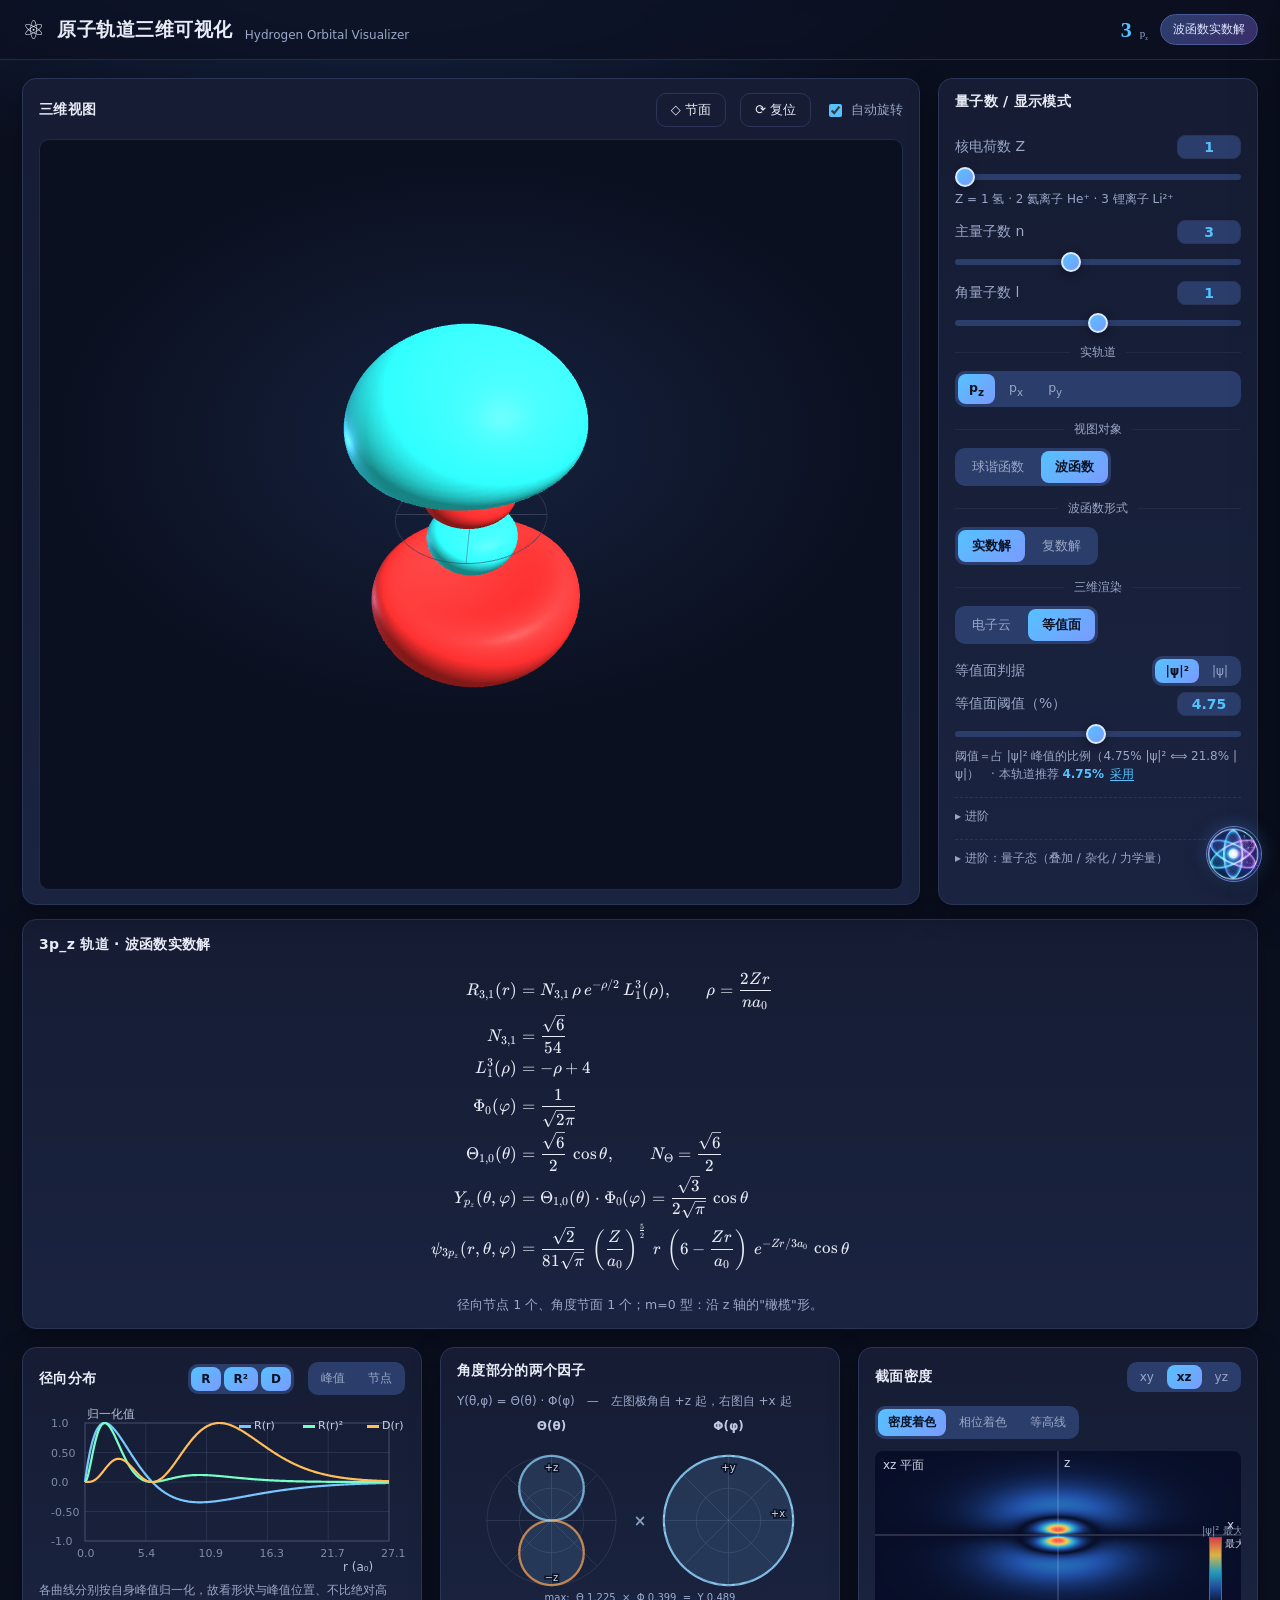
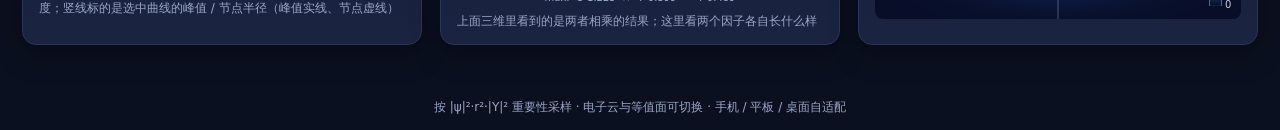
==== commit 04894a7d: "feat(ui,render): 节面可显式画出（带界面入口）、修尺度错配与切档残留；节面上禁用截面缩放 ## 第 18 条：把节面画出来  球谐曲面 r = |Y| 在节面方向上退化为原点（p_z " ====
--- a/H5/index.html
+++ b/H5/index.html
@@ -31,6 +31,11 @@
         <div class="card-head">
           <span class="card-title">三维视图</span>
           <div class="card-head-right">
+            <!-- ★ 第 18 条：把节面**显式画出来**。原先只有智能体能点亮它（spotlightNodes），
+                 学生自己没有任何入口 —— 一个只能靠对话才能看到的几何，等于不存在。
+                 一次点亮两类：径向节面（球壳"套娃"）+ 角度节面（锥面 / 过 z 轴的平面）。
+                 球谐档下径向球会自动收起（那里画的是半径 1 的角度曲面，套娃球不在其中）。 -->
+            <button id="nodeBtn" class="btn btn-ghost" title="把节面画出来：径向节面（球壳）+ 角度节面（锥面 / 平面）">◇ 节面</button>
             <button id="resetView" class="btn btn-ghost" title="重置视角">⟳ 复位</button>
             <label class="chk"><input type="checkbox" id="autoRotate" checked /> 自动旋转</label>
           </div>
--- a/H5/css/style.css
+++ b/H5/css/style.css
@@ -315,6 +315,12 @@
 }
 .btn:hover { border-color: var(--accent); color: var(--accent); }
 .btn-ghost { background: transparent; }
+/* 点亮态（「节面」按钮）：与分段控件的 active 同色系，看得出"这个标注正开着" */
+.btn-ghost.active {
+  background: rgba(255, 138, 212, 0.18);
+  border-color: rgba(255, 138, 212, 0.55);
+  color: #ffc7ec;
+}
 .chk { display: inline-flex; align-items: center; gap: 6px; font-size: 13px; color: var(--text-dim); cursor: pointer; }
 .chk input { accent-color: var(--accent); }
 
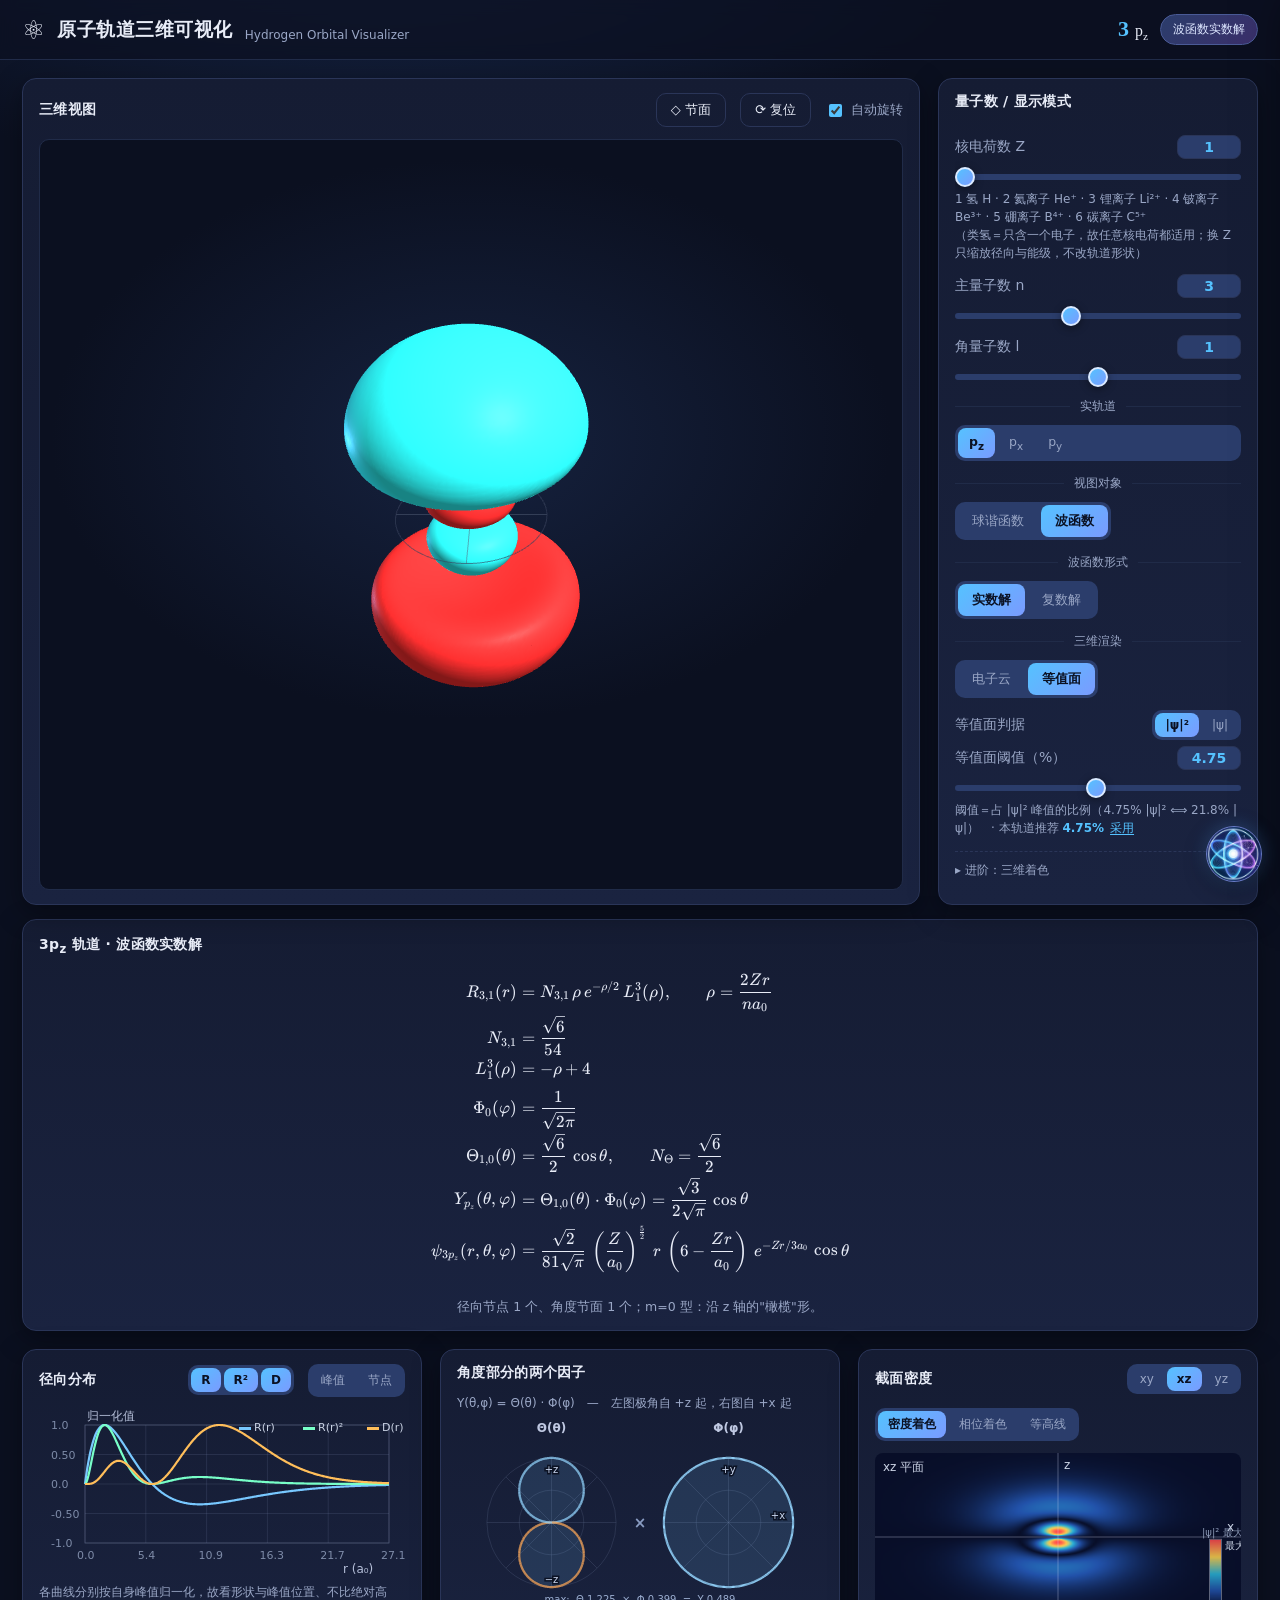
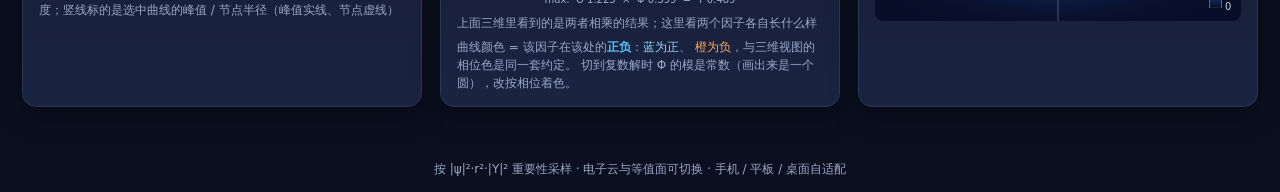
==== commit 6e704e63: "fix(ui,formula,agent): 17 条使用反馈 —— 轨道名可读性、节面随轨道重建、浮窗可拖可最小化、演示回退文案 界面与可读性 1. 右上角轨道名：实解档的 p_x 原为 0.5em" ====
--- a/H5/index.html
+++ b/H5/index.html
@@ -51,11 +51,15 @@
 
         <div class="set">
           <!-- ★ 核电荷数 Z 放在量子数**之前**：它决定"这是哪个原子"，比 n/l/m 更根本。
-               类氢离子与氢只差一条标度关系（r → r/Z），所以换 Z 不改变任何公式的形状。 -->
+               类氢离子与氢只差一条标度关系（r → r/Z），所以换 Z 不改变任何公式的形状。
+               ★ 上限取 6 而不是 3：类氢对**任意**核电荷都成立（只要还剩一个电子），
+                 没有理由卡在 1–3 —— 那只是最初实现时随手定的。1–6 正好覆盖第一周期
+                 全部的类氢离子（H → C⁵⁺），再往后（N⁶⁺…）在教学上已无新意。 -->
           <div class="row"><label for="zInput">核电荷数 Z</label>
-            <input type="number" id="zInput" class="num-val" min="1" max="3" step="1" value="1" /></div>
-          <input type="range" id="zSlider" min="1" max="3" step="1" value="1" />
-          <div class="hint">Z = 1 氢 · 2 氦离子 He⁺ · 3 锂离子 Li²⁺</div>
+            <input type="number" id="zInput" class="num-val" min="1" max="6" step="1" value="1" /></div>
+          <input type="range" id="zSlider" min="1" max="6" step="1" value="1" />
+          <div class="hint">1 氢 H · 2 氦离子 He⁺ · 3 锂离子 Li²⁺ · 4 铍离子 Be³⁺ · 5 硼离子 B⁴⁺ · 6 碳离子 C⁵⁺<br>
+            （类氢＝只含一个电子，故任意核电荷都适用；换 Z 只缩放径向与能级，不改轨道形状）</div>
         </div>
         <div class="set">
           <div class="row"><label for="nInput">主量子数 n</label>
@@ -157,7 +161,7 @@
              而不是"这个轨道长什么样"。但相位缠绕本身是复解的真实特点（也是本作品
              的一个演示点），所以是**收起来**、不是删掉。 -->
         <details class="adv-zone">
-          <summary class="adv-summary">进阶</summary>
+          <summary class="adv-summary">进阶：三维着色</summary>
           <div id="colorGroup">
             <div class="divider"><span>三维着色</span></div>
             <div class="seg" id="colorSeg">
@@ -173,13 +177,13 @@
         <!-- ★ 第 8 条：球谐档原先把「三维着色」整组**静默隐藏**，用户会以为漏做了。
              改为保留一行说明，把"为什么这一档没有着色选项"讲清楚。 -->
         <div class="hint" id="sphColorHint" style="display:none">
-          球谐曲面是解析形状，整个曲面同属一个 l，刷成单色不携带任何信息，所以这一档没有
-          「支壳层色」。它的配色由**实数解 / 复数解**直接决定：实数解按 sign(Y) 分正负双色，
-          复数解按相位着色（想要那一圈彩虹，去下面的「进阶 → 三维着色 → 相位色」）。
-          也正因为曲面本身就是解析形状，这一档没有「电子云 / 等值面」之分。<br>
-          这一档也**没有叠加态**：叠加态说的是完整波函数 ψ = Σcᵢψᵢ，而这里画的是角度部分 Y ——
-          渲染时各分量的 n 会被整块丢弃，两者只有在各分量 n 相同时才对得上。所以切到这一档
-          会自动回到单一本征态、并收起「量子态」入口；切回「波函数」档**不会**自动恢复，需要重新选预设。
+          球谐曲面是解析形状，整个曲面同属一个 l，刷成单色不携带信息，所以这一档没有「支壳层色」。
+          它的配色由实数解 / 复数解直接决定，想切换请用下面的「进阶：三维着色」。
+          也正因为曲面本身是解析形状，这一档没有「电子云 / 等值面」之分。
+          <br>
+          这一档也没有叠加态：叠加态说的是完整波函数 ψ = Σcᵢψᵢ，而这里画的是角度部分 Y，
+          渲染时各分量的 n 会被整块丢弃。所以切到这一档会自动回到单一本征态、并收起「量子态」入口；
+          切回「波函数」档不会自动恢复，需要重新选预设。
         </div>
         </div><!-- /.panel-body -->
       </aside>
@@ -211,6 +215,15 @@
             </div>
           </div>
         </div>
+        <!-- ★ 分量选择器（第 G 批）：叠加态下这三张 2D 图**只能**画某一个分量 ——
+             Σcᵢψᵢ 只有在各分量 n 相同时才能因子化出角度部分，一般做不到。
+             原先它们一律画滑块上的纯态，与三维画的叠加态对不上，学生无从察觉。
+             有叠加态时才出现；选哪一项由 state.chartTerm 统一记录（也进感知快照）。 -->
+        <div class="hint" id="radialTermBar" style="display:none">
+          显示的是叠加态中的
+          <select class="chart-term" id="radialTermSel"></select>
+          分量 —— 叠加态本身请看三维视图
+        </div>
         <canvas id="radialChart" class="chart"></canvas>
         <div class="hint">各曲线分别按自身峰值归一化，故看形状与峰值位置、不比绝对高度；竖线标的是选中曲线的峰值 / 节点半径（峰值实线、节点虚线）</div>
       </div>
@@ -220,8 +233,18 @@
           <span class="card-title">角度部分的两个因子</span>
         </div>
         <div class="hint" style="margin-top:2px">Y(θ,φ) = Θ(θ) · Φ(φ)　—　左图极角自 +z 起，右图自 +x 起</div>
+        <div class="hint" id="thetaPhiTermBar" style="display:none">
+          显示的是叠加态中的
+          <select class="chart-term" id="thetaPhiTermSel"></select>
+          分量 —— 叠加态本身请看三维视图
+        </div>
         <canvas id="thetaPhiChart" class="chart"></canvas>
         <div class="hint">上面三维里看到的是两者相乘的结果；这里看两个因子各自长什么样</div>
+        <!-- ★ 第 9 条：这两条曲线原先没有任何颜色说明 —— 学生只能看到"一条蓝线、一条橙线"，
+             不知道颜色在表达什么（而它恰恰是这个项目其它所有视图的通用语言）。 -->
+        <div class="hint">曲线颜色 = 该因子在该处的<b>正负</b>：<span style="color:#96d7ff">蓝为正</span>、
+          <span style="color:#ffaa5a">橙为负</span>，与三维视图的相位色是同一套约定。
+          切到复数解时 Φ 的模是常数（画出来是一个圆），改按相位着色。</div>
       </div>
 
       <div class="card chart-card">
@@ -232,6 +255,13 @@
             <button class="seg-btn active" data-p="xz">xz</button>
             <button class="seg-btn" data-p="yz">yz</button>
           </div>
+        </div>
+        <!-- ★ 截面图**可以**直接画叠加态（在平面上求 |ψ_super|² 即可，densitySuperposition 已有），
+             所以它的选择器多列一项「叠加态」并默认选中 —— 这是四张图里唯一能真正
+             把叠加态画出来的 2D 图。 -->
+        <div class="hint" id="sectionTermBar" style="display:none">
+          显示
+          <select class="chart-term" id="sectionTermSel"></select>
         </div>
         <div class="seg small" id="phaseSeg" style="margin:2px 0 6px">
           <button class="seg-btn active" data-mode="intensity">密度着色</button>
--- a/H5/css/style.css
+++ b/H5/css/style.css
@@ -59,12 +59,16 @@
   font-size: 22px; font-weight: 700; color: var(--accent);
   min-width: 78px; text-align: right;
 }
-/* m 下标（如前缀里的 m=+1）与实轨道化学惯用名（d_xz） */
-.orbit-title sub { font-size: 0.55em; font-weight: 400; }
+/* m 下标（仅复解档的 m=+1）与实轨道名（p_x、d_xy…）
+   ★ 实轨道名原先写成 0.5em + text-dim（≈11px 的暗灰），而前缀那个 n 是 22px 的强调色 ——
+     一个"3"摆在前面、后面的"p_x"小得几乎看不见，而这恰恰是**实数解档唯一的名字**。
+     现在放大到 0.72em 并用正文色，与 n 组成一个完整的轨道名。 */
+.orbit-title sub { font-size: 0.6em; font-weight: 400; }
 .orbit-title .orbit-real {
-  font-size: 0.5em; font-weight: 400; color: var(--text-dim);
-  margin-left: 8px; white-space: nowrap;
-}
+  font-size: 0.72em; font-weight: 400; color: var(--text);
+  margin-left: 6px; white-space: nowrap;
+}
+.orbit-title .orbit-real sub { font-size: 0.72em; }
 .badge {
   background: linear-gradient(135deg, #2b3d6b, #3b2f6b);
   border: 1px solid #4a5a96;
@@ -314,6 +318,12 @@
   transition: all 0.15s ease;
 }
 .btn:hover { border-color: var(--accent); color: var(--accent); }
+/* 2D 图表的分量选择器（第 G 批）：内嵌在提示行里，尽量不抢视觉 */
+.chart-term {
+  background: var(--active, #1b2440); border: 1px solid var(--line, #2a3558);
+  border-radius: 6px; color: var(--text, #e8ecf7); font-family: inherit; font-size: 12px;
+  padding: 1px 4px; margin: 0 2px; outline: none; cursor: pointer;
+}
 .btn-ghost { background: transparent; }
 /* 点亮态（「节面」按钮）：与分段控件的 active 同色系，看得出"这个标注正开着" */
 .btn-ghost.active {
@@ -362,6 +372,17 @@
   padding: 14px 20px;
 }
 .chart-overlay.show { display: flex; }
+/* ★ 第 12 条：智能体抽屉**也在右侧**，浮窗靠右停靠时两者必然重叠 ——
+   学生一边听讲解一边看图，结果文字被图盖住。三件事一起做：
+     ① 抽屉打开时（panel.js 会给 body 加 .agent-open）浮窗默认**让到左侧**，
+        讲解与图各占一边；
+     ② 浮窗可**拖到任意位置**（拖标题栏；一旦拖动就转为 fixed 定位，不再受停靠影响）；
+     ③ 可**最小化**成一条标题栏（按钮在右上角）。 */
+body.agent-open .chart-overlay { justify-content: flex-start; }
+.chart-overlay-box.mini { height: auto; }
+.chart-overlay-box.mini .chart-overlay-canvas { display: none; }
+.chart-overlay-head { cursor: grab; touch-action: none; user-select: none; }
+.chart-overlay-head.dragging { cursor: grabbing; }
 .chart-overlay-box {
   pointer-events: auto;                     /* 盒子本体把点击收回来 */
   width: min(820px, 50vw); height: min(660px, 80vh);
@@ -375,6 +396,7 @@
   margin-bottom: 8px;
 }
 .chart-overlay-title { font-size: 14px; font-weight: 700; color: var(--text, #e6ecff); }
+.chart-overlay-btns { display: flex; align-items: center; gap: 2px; }
 .chart-overlay-x {
   border: none; background: none; color: var(--text-dim, #9aa7c6);
   font-size: 15px; cursor: pointer; padding: 2px 6px; border-radius: 6px;
--- a/H5/css/agent.css
+++ b/H5/css/agent.css
@@ -557,18 +557,26 @@
 .se-term { display: flex; align-items: center; gap: 4px; }
 /* 组分表表头：让"纵向这几个数字框各是什么"一目了然（.se-num 46px / .se-amp 56px 对齐） */
 .se-term.se-head { margin-bottom: 1px; }
+/* 组分表表头：让"纵向这几个数字框各是什么"一目了然。
+   ★ 各列宽度只在下面「叠加态分量的解型与轨道列」一处定义 —— 原先这里还写了一份 46/56px，
+     两份都生效、按书写顺序覆盖，改宽度时要改两处才不会失配。 */
 .se-term.se-head .se-hcol {
-  width: 46px; text-align: center; font-size: 11px; line-height: 1.2;
+  text-align: center; font-size: 11px; line-height: 1.2;
   color: var(--text-dim, #9aa7c6); cursor: help;
 }
-.se-term.se-head .se-hcol-c { width: 56px; }
 /* 叠加态分量的「解型」与「轨道 / m」两列（第 4 条：逐项可选实/复）。
    ★ 面板只有约 290px，而这一行现在有 7 个元素（# n l 解型 轨道 c ✕）—— 各列必须收紧，
      轨道列还要能自己伸缩，否则整行溢出容器（实测内容宽 400px > 容器 286px）。 */
 .se-list .se-num { width: 36px; }
-.se-list .se-amp { width: 48px; }
+/* ★ 系数要显示 "0.50" 这样的四位，而 number 输入框的上下步进箭头会占掉约 14px ——
+   48px 减去内边距与箭头，文字区只剩一半，"百分位"那个数字被裁掉（第 4 条）。
+   去掉箭头（系数的微调用不上它），并把省下的宽度还给数字。 */
+.se-list .se-amp { width: 54px; }
+.se-amp::-webkit-outer-spin-button,
+.se-amp::-webkit-inner-spin-button { -webkit-appearance: none; margin: 0; }
+.se-amp { -moz-appearance: textfield; appearance: textfield; }
 .se-term.se-head .se-hcol { width: 36px; }
-.se-term.se-head .se-hcol-c { width: 48px; }
+.se-term.se-head .se-hcol-c { width: 54px; }
 .se-term.se-head .se-hcol-mode { width: 26px; }
 .se-term.se-head .se-hcol-pick { flex: 1 1 60px; min-width: 0; width: auto; }
 .se-mode {
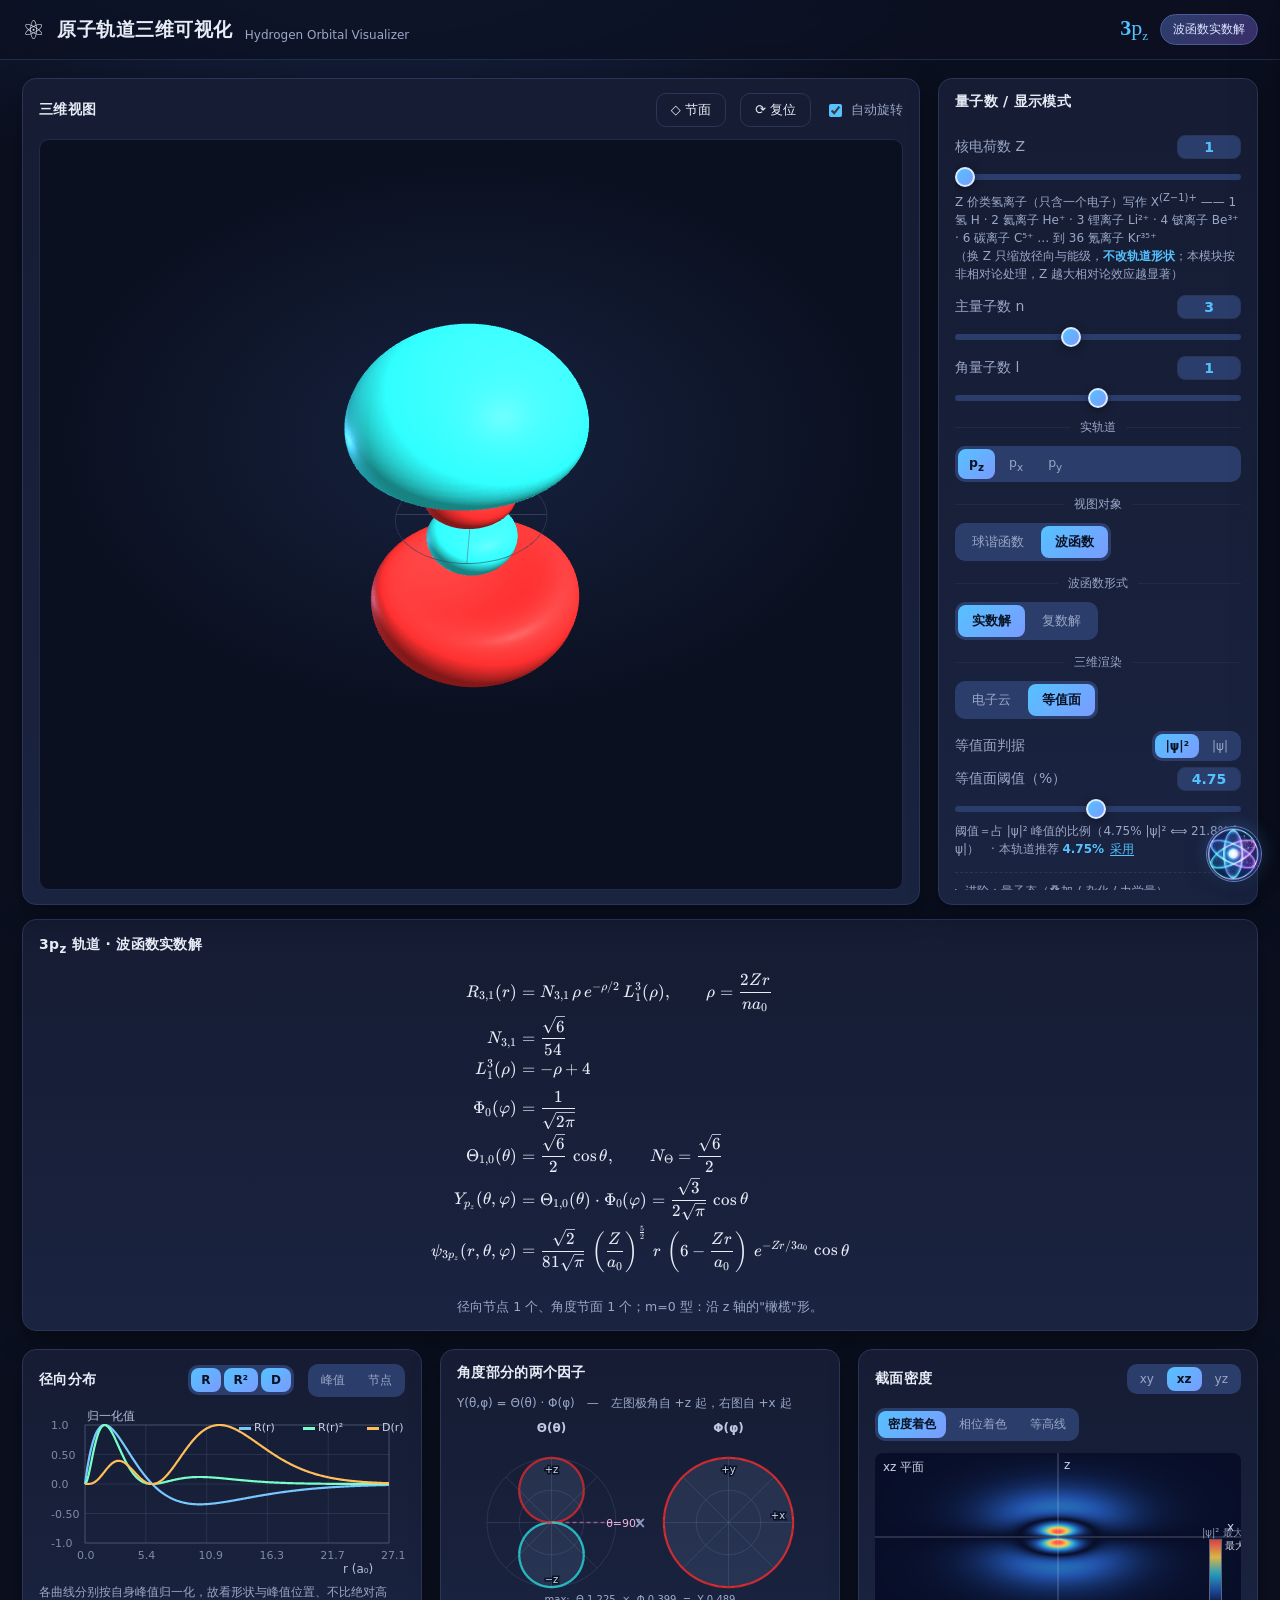
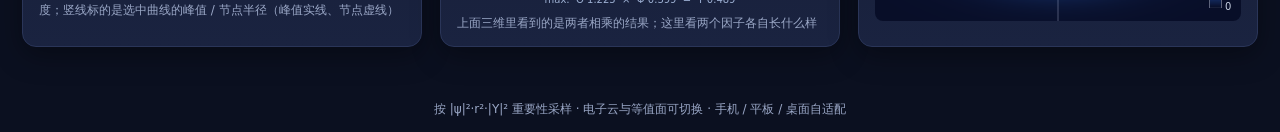
==== commit a17eaece: "fix(render3d,charts,ui,agent): 第四轮 11 条 —— 节面方位、轨道名同色、Z 上限、Θ/Φ 卡、重播与收藏 两个真 bug（都不是"显示不好看"，是画错了） 1. 节" ====
--- a/H5/index.html
+++ b/H5/index.html
@@ -52,14 +52,17 @@
         <div class="set">
           <!-- ★ 核电荷数 Z 放在量子数**之前**：它决定"这是哪个原子"，比 n/l/m 更根本。
                类氢离子与氢只差一条标度关系（r → r/Z），所以换 Z 不改变任何公式的形状。
-               ★ 上限取 6 而不是 3：类氢对**任意**核电荷都成立（只要还剩一个电子），
-                 没有理由卡在 1–3 —— 那只是最初实现时随手定的。1–6 正好覆盖第一周期
-                 全部的类氢离子（H → C⁵⁺），再往后（N⁶⁺…）在教学上已无新意。 -->
+               ★ 上限 36 **不是数学限制**：类氢公式对任意正整数 Z 都成立，只是纯缩放 ——
+                 形状一模一样，变的只有尺度（r→r/Z）与能级（E∝Z²）。Z=100 在数学上照样成立。
+                 真正的边界是**物理**的：Z 越大电子越贴核、速度越接近光速，而非相对论公式的
+                 相对论修正 ~(Zα)²（α≈1/137）—— Z=36 时约 7%。所以范围定在 1–36：
+                 再高就该只作定性示意，不该拿本模块的数值下定量结论。 -->
           <div class="row"><label for="zInput">核电荷数 Z</label>
-            <input type="number" id="zInput" class="num-val" min="1" max="6" step="1" value="1" /></div>
-          <input type="range" id="zSlider" min="1" max="6" step="1" value="1" />
-          <div class="hint">1 氢 H · 2 氦离子 He⁺ · 3 锂离子 Li²⁺ · 4 铍离子 Be³⁺ · 5 硼离子 B⁴⁺ · 6 碳离子 C⁵⁺<br>
-            （类氢＝只含一个电子，故任意核电荷都适用；换 Z 只缩放径向与能级，不改轨道形状）</div>
+            <input type="number" id="zInput" class="num-val" min="1" max="36" step="1" value="1" /></div>
+          <input type="range" id="zSlider" min="1" max="36" step="1" value="1" />
+          <div class="hint">Z 价类氢离子（只含一个电子）写作 X<sup>(Z−1)+</sup> ——
+            1 氢 H · 2 氦离子 He⁺ · 3 锂离子 Li²⁺ · 4 铍离子 Be³⁺ · 6 碳离子 C⁵⁺ … 到 36 氪离子 Kr³⁵⁺<br>
+            （换 Z 只缩放径向与能级，<b>不改轨道形状</b>；本模块按非相对论处理，Z 越大相对论效应越显著）</div>
         </div>
         <div class="set">
           <div class="row"><label for="nInput">主量子数 n</label>
@@ -160,7 +163,10 @@
              而复解的相位彩虹绕 z 轴一圈就把所有颜色走一遍，第一眼看到的是"花"
              而不是"这个轨道长什么样"。但相位缠绕本身是复解的真实特点（也是本作品
              的一个演示点），所以是**收起来**、不是删掉。 -->
-        <details class="adv-zone">
+        <!-- ★ 第 1 条：这两个折叠区的顺序是「量子态」在上、「三维着色」在下。
+             「量子态」那个 <details> 是 state-editor.js 动态建的，所以这里给静态的这个
+             一个 id，让它插到这个之前（见 state-editor.js 的 build）。 -->
+        <details class="adv-zone" id="colorZone">
           <summary class="adv-summary">进阶：三维着色</summary>
           <div id="colorGroup">
             <div class="divider"><span>三维着色</span></div>
@@ -174,17 +180,9 @@
           <div class="hint">复解选「相位色」会得到一圈彩虹 —— 那是 ψ 的辐角沿方位角缠绕
             （|e^{imφ}| = 1 的缘故），是复解的特点；但它对初学是额外负担，故不作默认。</div>
         </details>
-        <!-- ★ 第 8 条：球谐档原先把「三维着色」整组**静默隐藏**，用户会以为漏做了。
-             改为保留一行说明，把"为什么这一档没有着色选项"讲清楚。 -->
-        <div class="hint" id="sphColorHint" style="display:none">
-          球谐曲面是解析形状，整个曲面同属一个 l，刷成单色不携带信息，所以这一档没有「支壳层色」。
-          它的配色由实数解 / 复数解直接决定，想切换请用下面的「进阶：三维着色」。
-          也正因为曲面本身是解析形状，这一档没有「电子云 / 等值面」之分。
-          <br>
-          这一档也没有叠加态：叠加态说的是完整波函数 ψ = Σcᵢψᵢ，而这里画的是角度部分 Y，
-          渲染时各分量的 n 会被整块丢弃。所以切到这一档会自动回到单一本征态、并收起「量子态」入口；
-          切回「波函数」档不会自动恢复，需要重新选预设。
-        </div>
+        <!-- ★ 这里原有一段 #sphColorHint（球谐档下显示两段说明：为何没有支壳层色、
+             为何没有叠加态）。按用户第 5 条**整段删除** —— 界面留白比长篇解释更清爽，
+             需要的学生会去问智能体。main.js 里对应的显隐控制一并移除。 -->
         </div><!-- /.panel-body -->
       </aside>
     </section>
@@ -240,11 +238,12 @@
         </div>
         <canvas id="thetaPhiChart" class="chart"></canvas>
         <div class="hint">上面三维里看到的是两者相乘的结果；这里看两个因子各自长什么样</div>
-        <!-- ★ 第 9 条：这两条曲线原先没有任何颜色说明 —— 学生只能看到"一条蓝线、一条橙线"，
-             不知道颜色在表达什么（而它恰恰是这个项目其它所有视图的通用语言）。 -->
-        <div class="hint">曲线颜色 = 该因子在该处的<b>正负</b>：<span style="color:#96d7ff">蓝为正</span>、
-          <span style="color:#ffaa5a">橙为负</span>，与三维视图的相位色是同一套约定。
-          切到复数解时 Φ 的模是常数（画出来是一个圆），改按相位着色。</div>
+        <!-- ★ 这里原有三句配色说明（"蓝为正 / 橙为负，与三维同一套约定；复解改按相位"）。
+             按用户第 6 条**删除**：那句"与三维同一套约定"当时其实**不成立**（这里蓝/橙、
+             三维红/青），而列一堆色卡既啰嗦、又替代不了"让两处真的是同一套"。
+             现在 charts.js 的 POS/NEG 直接由 OM.phaseColor 算出来 —— 配色一致这件事
+             由代码保证，不再需要文字解释。相位着色也改为跟随「三维着色」的选项（第 7 条），
+             不再是"复解就自动彩虹"。 -->
       </div>
 
       <div class="card chart-card">
@@ -307,6 +306,8 @@
   <script src="js/agent/demo-mode.js"></script>
   <script src="js/agent/proactive-rules.js"></script>
   <script src="js/agent/state-editor.js"></script>
+  <!-- 收藏夹（第 11 条）：必须在 panel.js 之前 —— 面板的动作气泡与会话页都要用它 -->
+  <script src="js/agent/demo-favorites.js"></script>
   <script src="js/agent/panel.js"></script>
   <script src="js/agent/reference-table.js"></script>
   <script src="js/agent/bootstrap.js"></script>
--- a/H5/css/style.css
+++ b/H5/css/style.css
@@ -60,15 +60,23 @@
   min-width: 78px; text-align: right;
 }
 /* m 下标（仅复解档的 m=+1）与实轨道名（p_x、d_xy…）
-   ★ 实轨道名原先写成 0.5em + text-dim（≈11px 的暗灰），而前缀那个 n 是 22px 的强调色 ——
-     一个"3"摆在前面、后面的"p_x"小得几乎看不见，而这恰恰是**实数解档唯一的名字**。
-     现在放大到 0.72em 并用正文色，与 n 组成一个完整的轨道名。 */
+   ★ 第 3 条：实解档的轨道名要与前面的 n **同色同号**。
+     复解档渲染成 `3p<sub>m=0</sub>` —— `3p` 同为 22px 强调色，只有下标小；而实解档
+     把 `p_x` 单独缩到 0.72em 并改成正文色，于是"3"与"p_x"看着像两个不相干的词，
+     而这恰恰是**实数解档唯一的名字**。现在 font-size:1em + color:inherit 之后，
+     实解档的 `3p` 与复解档的 `3p` 逐像素一致，`x` 由下面 .orbit-title sub 的 0.6em
+     统一管 —— 不再单写一条 .orbit-real sub 去覆盖它（那条正是两档下标大小不一的来源）。 */
 .orbit-title sub { font-size: 0.6em; font-weight: 400; }
 .orbit-title .orbit-real {
-  font-size: 0.72em; font-weight: 400; color: var(--text);
-  margin-left: 6px; white-space: nowrap;
-}
-.orbit-title .orbit-real sub { font-size: 0.72em; }
+  font-size: 1em; font-weight: 400; color: inherit;
+  /* ★ 不能再留 margin-left：复解档的 `3p` 是**同一个文本节点**、字形紧贴，
+     而实解档的 `p` 在这个 span 里 —— 加上 margin 就变成 `3 p_x`，两档一眼能看出不一样。
+     需要间隔的场合（"叠加态 3 个分量"、l≥4 的 "6h 多项式"）由调用方在文本里写空格。 */
+  white-space: nowrap;
+}
+/* l≥4 没有惯用名，名字退化成直角坐标多项式（6h 那一组，最长 30 字符）——
+   1em 会把顶栏撑开，故单独保持小号：它是个"表达式"而不是"名字"，小一号正合适。 */
+.orbit-title .orbit-real.poly { font-size: 0.72em; }
 .badge {
   background: linear-gradient(135deg, #2b3d6b, #3b2f6b);
   border: 1px solid #4a5a96;
--- a/H5/css/agent.css
+++ b/H5/css/agent.css
@@ -852,6 +852,12 @@
 /* 会话页里的「分支点」清单：全局视角，切分支的唯一答案 */
 .agent-conv-sec { margin-top: 12px; padding-top: 10px; border-top: 1px solid var(--line, #2a3558); }
 .agent-conv-sec-t { font-size: 11px; color: var(--text-dim, #9aa7c6); margin-bottom: 8px; }
+/* 收藏的演示（第 11 条）：与会话列表同页，复用 .agent-conv-row 的行样式（含 cursor/hover）。
+   ★ 刻意**不带 overflow** —— 滚动交给外层 .agent-conv-list 统一管；若套上它那个
+      flex:1 + overflow-y:auto，就会变成"滚动条里再套一条滚动条"。
+   行高压紧一点：收藏可能攒好几条，不该把下面的会话列表挤没。 */
+.agent-fav-list { display: flex; flex-direction: column; }
+.agent-fav-list .agent-conv-row { min-height: 0; padding: 7px 10px; }
 .agent-fork {
   padding: 7px 9px; margin-bottom: 7px; border-radius: 9px;
   background: rgba(110, 168, 255, .05);
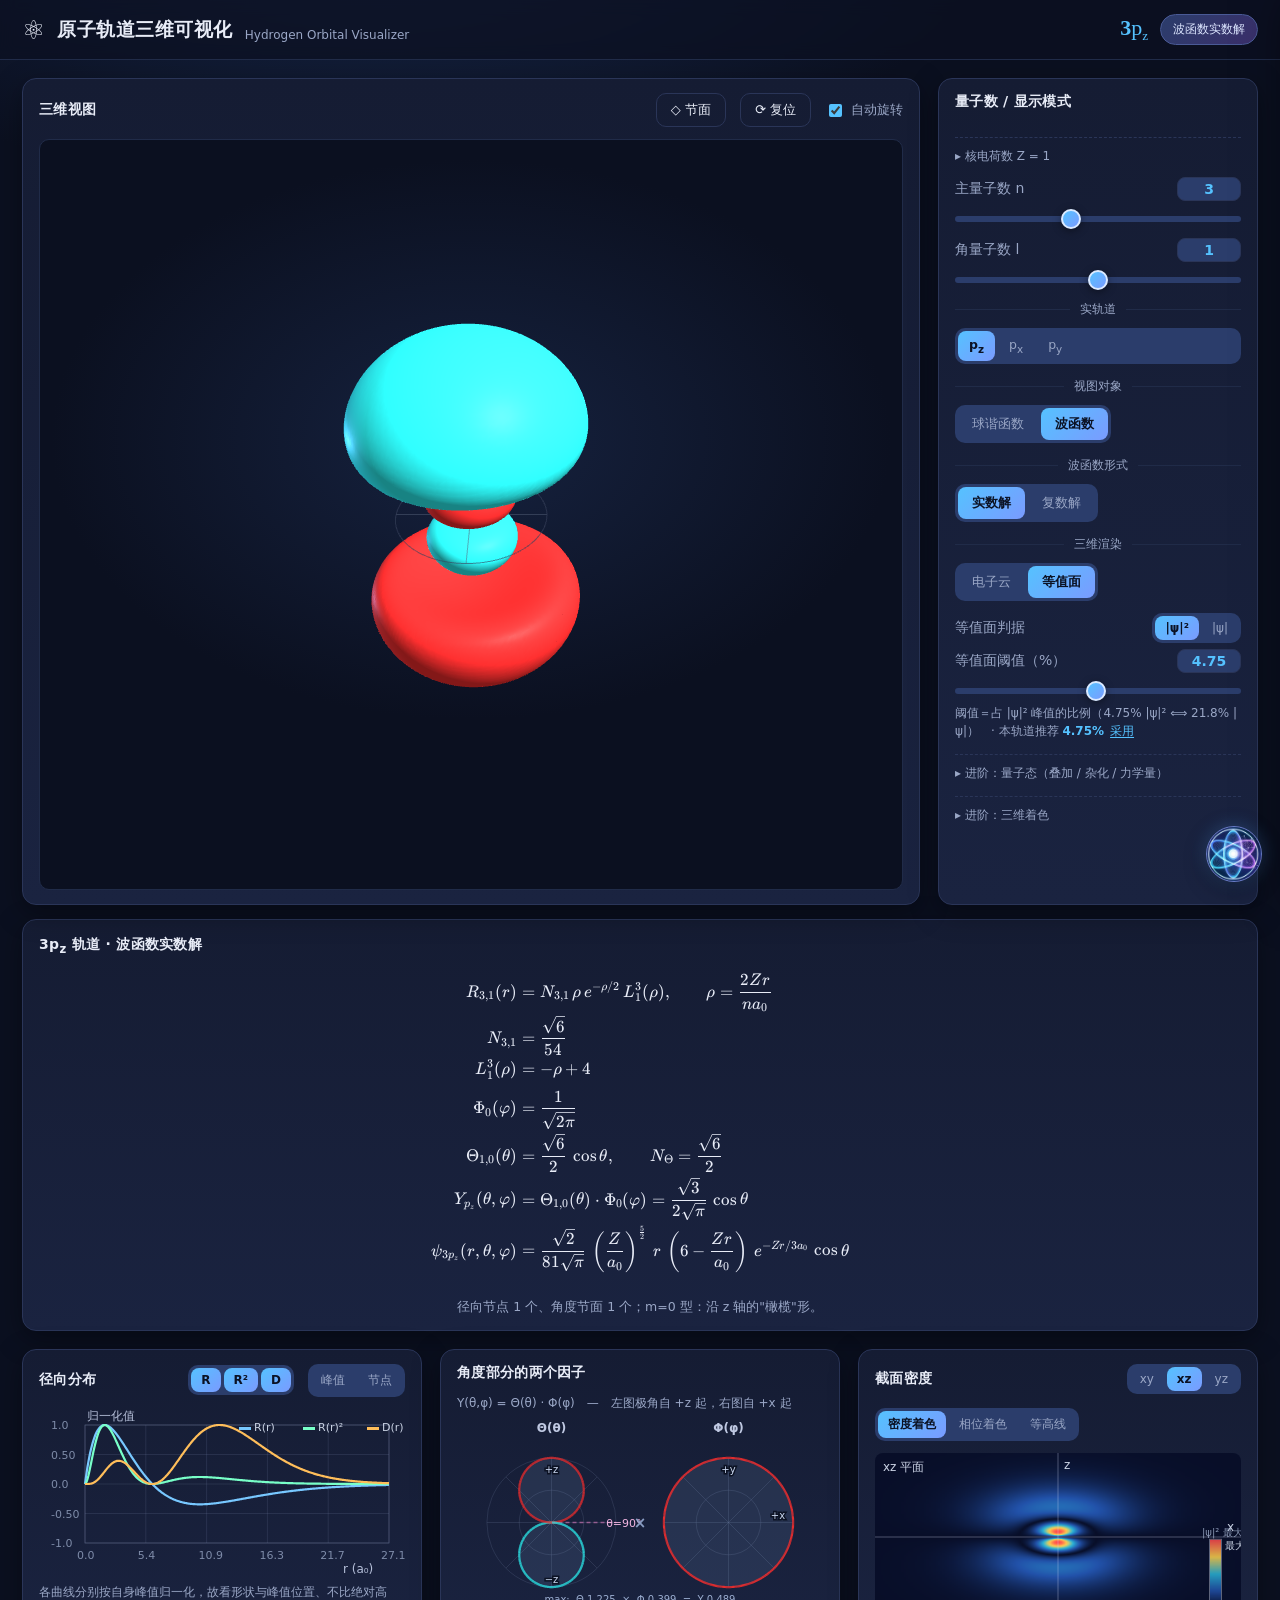
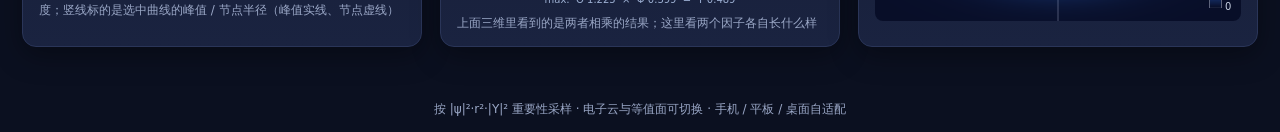
==== commit 6a13f94b: "feat(ui): 核电荷数收进折叠区 —— 标题保留当前值；重出预览图并同步 README Z 默认 1（氢），已覆盖绝大多数教学场景；而它摊在面板顶上时占掉一大块 （label + 输入框 + 滑" ====
--- a/H5/index.html
+++ b/H5/index.html
@@ -49,21 +49,28 @@
              --panel-h），内容比它高时要在**内部**滚动，而不是把整行栅格撑高 -->
         <div class="panel-body">
 
-        <div class="set">
-          <!-- ★ 核电荷数 Z 放在量子数**之前**：它决定"这是哪个原子"，比 n/l/m 更根本。
-               类氢离子与氢只差一条标度关系（r → r/Z），所以换 Z 不改变任何公式的形状。
-               ★ 上限 36 **不是数学限制**：类氢公式对任意正整数 Z 都成立，只是纯缩放 ——
-                 形状一模一样，变的只有尺度（r→r/Z）与能级（E∝Z²）。Z=100 在数学上照样成立。
-                 真正的边界是**物理**的：Z 越大电子越贴核、速度越接近光速，而非相对论公式的
-                 相对论修正 ~(Zα)²（α≈1/137）—— Z=36 时约 7%。所以范围定在 1–36：
-                 再高就该只作定性示意，不该拿本模块的数值下定量结论。 -->
-          <div class="row"><label for="zInput">核电荷数 Z</label>
-            <input type="number" id="zInput" class="num-val" min="1" max="36" step="1" value="1" /></div>
-          <input type="range" id="zSlider" min="1" max="36" step="1" value="1" />
-          <div class="hint">Z 价类氢离子（只含一个电子）写作 X<sup>(Z−1)+</sup> ——
-            1 氢 H · 2 氦离子 He⁺ · 3 锂离子 Li²⁺ · 4 铍离子 Be³⁺ · 6 碳离子 C⁵⁺ … 到 36 氪离子 Kr³⁵⁺<br>
-            （换 Z 只缩放径向与能级，<b>不改轨道形状</b>；本模块按非相对论处理，Z 越大相对论效应越显著）</div>
-        </div>
+        <!-- ★ 核电荷数 Z **收进折叠区**（用户：它不是重要的东西）。
+             它决定"这是哪个原子"，但默认 Z = 1（氢）已覆盖绝大多数教学场景 ——
+             摊在面板顶部时它占掉一大块（label + 输入框 + 滑块 + 两行提示），
+             而学生一节课可能一次都不动它。
+             ★ summary 上**必须带当前值**：折起来之后，若标题只剩"核电荷数"四个字，
+               学生就再也想不起来自己是不是改过它了 —— 而 Z 会静默改掉所有尺度与能级
+               （r → r/Z、E ∝ Z²）。值由 main.js 的 syncZZoneSummary 写回。
+             ★ 上限 36 **不是数学限制**：类氢公式对任意正整数 Z 都成立，只是纯缩放 ——
+               形状一模一样，变的只有尺度与能级。真正的边界是**物理**的：Z 越大电子越贴核、
+               速度越接近光速，而非相对论公式的相对论修正 ~(Zα)²（α≈1/137）——
+               Z=36 时约 7%。再高只宜作定性示意，不该拿本模块的数值下定量结论。 -->
+        <details class="adv-zone" id="zZone">
+          <summary class="adv-summary">核电荷数 Z = 1</summary>
+          <div class="set">
+            <div class="row"><label for="zInput">核电荷数 Z</label>
+              <input type="number" id="zInput" class="num-val" min="1" max="36" step="1" value="1" /></div>
+            <input type="range" id="zSlider" min="1" max="36" step="1" value="1" />
+            <div class="hint">Z 价类氢离子（只含一个电子）写作 X<sup>(Z−1)+</sup> ——
+              1 氢 H · 2 氦离子 He⁺ · 3 锂离子 Li²⁺ · 4 铍离子 Be³⁺ · 6 碳离子 C⁵⁺ … 到 36 氪离子 Kr³⁵⁺<br>
+              （换 Z 只缩放径向与能级，<b>不改轨道形状</b>；本模块按非相对论处理，Z 越大相对论效应越显著）</div>
+          </div>
+        </details>
         <div class="set">
           <div class="row"><label for="nInput">主量子数 n</label>
             <input type="number" id="nInput" class="num-val" min="1" max="6" step="1" value="3" /></div>
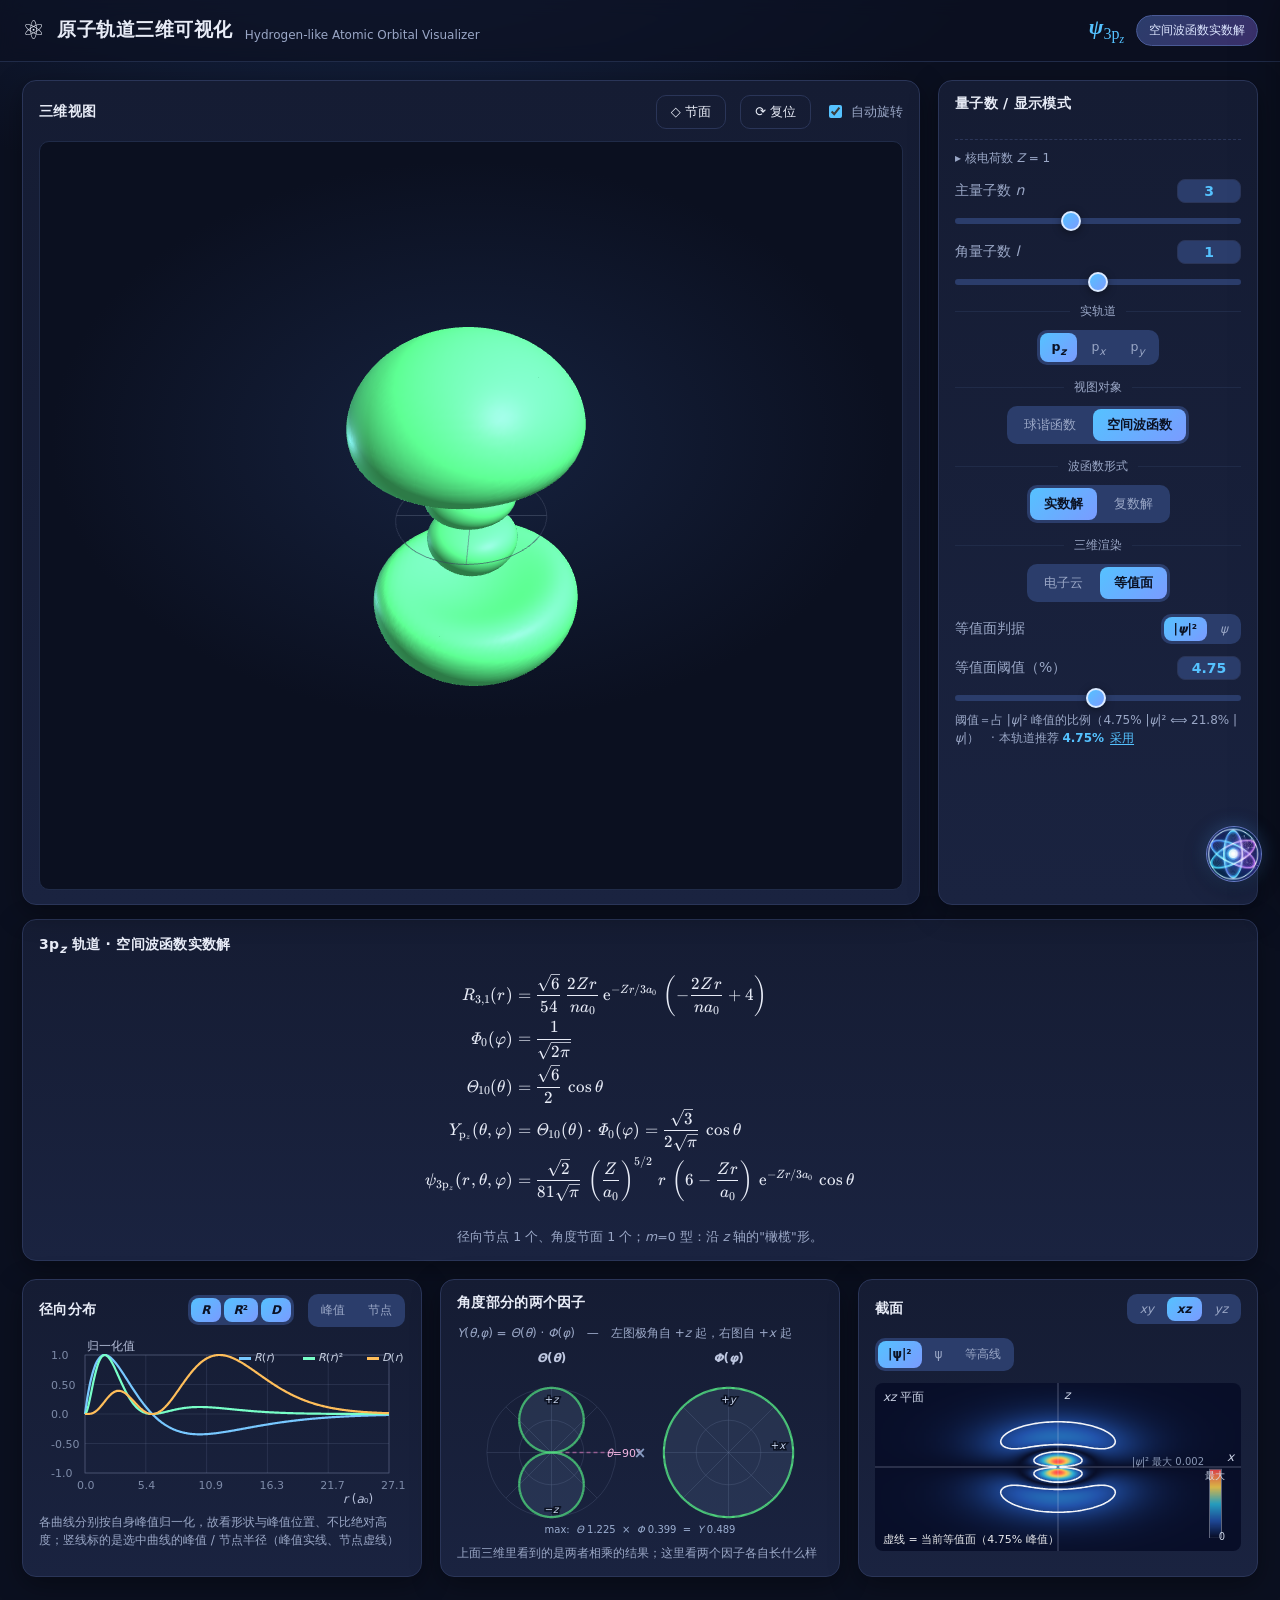
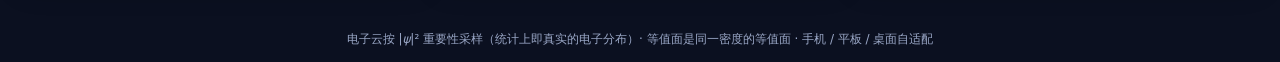
==== commit 7440990e: "feat(ui,formula,render3d): 四轮反馈集中落地 —— 顶栏改显符号、去三维着色、隐藏量子态；修阈值换算漏平方 四轮使用反馈逐条落地（每轮都实跑验证，四套断言 41/41/22/" ====
--- a/H5/index.html
+++ b/H5/index.html
@@ -4,7 +4,7 @@
   <meta charset="UTF-8" />
   <meta name="viewport" content="width=device-width, initial-scale=1.0, maximum-scale=1.0, user-scalable=no" />
   <meta name="theme-color" content="#0b1020" />
-  <title>原子轨道三维可视化 · Hydrogen Orbital Visualizer</title>
+  <title>原子轨道三维可视化 · Hydrogen-like Atomic Orbital Visualizer</title>
   <link rel="icon" type="image/png" href="assets/favicon.png" />
   <link rel="stylesheet" href="libs/katex.min.css" />
   <link rel="stylesheet" href="css/style.css" />
@@ -16,7 +16,7 @@
     <div class="brand">
       <span class="logo">⚛</span>
       <h1>原子轨道三维可视化</h1>
-      <span class="subtitle">Hydrogen Orbital Visualizer</span>
+      <span class="subtitle">Hydrogen-like Atomic Orbital Visualizer</span>
     </div>
     <div class="top-meta">
       <span id="orbitTitle" class="orbit-title">1s</span>
@@ -63,26 +63,26 @@
         <details class="adv-zone" id="zZone">
           <summary class="adv-summary">核电荷数 Z = 1</summary>
           <div class="set">
-            <div class="row"><label for="zInput">核电荷数 Z</label>
+            <div class="row"><label for="zInput">核电荷数 <i>Z</i></label>
               <input type="number" id="zInput" class="num-val" min="1" max="36" step="1" value="1" /></div>
             <input type="range" id="zSlider" min="1" max="36" step="1" value="1" />
-            <div class="hint">Z 价类氢离子（只含一个电子）写作 X<sup>(Z−1)+</sup> ——
+            <div class="hint"><i>Z</i> 价类氢离子（只含一个电子）写作 <i>X</i><sup>(<i>Z</i>−1)+</sup> ——
               1 氢 H · 2 氦离子 He⁺ · 3 锂离子 Li²⁺ · 4 铍离子 Be³⁺ · 6 碳离子 C⁵⁺ … 到 36 氪离子 Kr³⁵⁺<br>
-              （换 Z 只缩放径向与能级，<b>不改轨道形状</b>；本模块按非相对论处理，Z 越大相对论效应越显著）</div>
+              （换 <i>Z</i> 只缩放径向与能级，<b>不改轨道形状</b>；本模块按非相对论处理，<i>Z</i> 越大相对论效应越显著）</div>
           </div>
         </details>
         <div class="set">
-          <div class="row"><label for="nInput">主量子数 n</label>
+          <div class="row"><label for="nInput">主量子数 <i>n</i></label>
             <input type="number" id="nInput" class="num-val" min="1" max="6" step="1" value="3" /></div>
           <input type="range" id="nSlider" min="1" max="6" step="1" value="3" />
         </div>
         <div class="set">
-          <div class="row"><label for="lInput">角量子数 l</label>
+          <div class="row"><label for="lInput">角量子数 <i>l</i></label>
             <input type="number" id="lInput" class="num-val" min="0" max="2" step="1" value="1" /></div>
           <input type="range" id="lSlider" min="0" max="2" step="1" value="1" />
         </div>
         <div class="set" id="mSet">
-          <div class="row"><label for="mInput">磁量子数 m</label>
+          <div class="row"><label for="mInput">磁量子数 <i>m</i></label>
             <input type="number" id="mInput" class="num-val" min="-1" max="1" step="1" value="0" /></div>
           <input type="range" id="mSlider" min="-1" max="1" step="1" value="0" />
         </div>
@@ -95,7 +95,7 @@
              程序改用直角坐标多项式标记（见 formula.js 的 realOrbitalCartesian）。 -->
         <div class="set" id="realOrbSet" style="display:none">
           <div class="divider"><span>实轨道</span></div>
-          <div class="seg wrap" id="realOrbSeg"></div>
+          <div class="seg wrap center" id="realOrbSeg"></div>
           <div class="hint" id="realOrbHint"></div>
         </div>
 
@@ -104,9 +104,9 @@
              球谐画的是极坐标曲面 r = |Y|（解析形状，直接三角化），
              波函数画的是 ψ 的等值面 / 粒子云（标量场 + marching tetrahedra）。
              所以切换档位不是"换个着色"，而是换一条完整的重建路径（见 main.js 的 updateViewer）。 -->
-        <div class="seg" id="targetSeg">
+        <div class="seg center" id="targetSeg">
           <button class="seg-btn" data-target="spherical">球谐函数</button>
-          <button class="seg-btn active" data-target="wave">波函数</button>
+          <button class="seg-btn active" data-target="wave">空间波函数</button>
         </div>
         <!-- 球谐档专用的判据（|Y| / |Y|²）。波函数档用下面「等值面判据」那一组 ——
              两者是同一个概念的两个化身（画幅 = 函数值还是它的平方），但**值域不同**
@@ -115,18 +115,19 @@
         <div class="set" id="yCritSet" style="display:none">
           <div class="row"><label>球谐判据</label>
             <div class="seg small" id="yCritSeg">
-              <button class="seg-btn active" data-k="Y">|Y|</button>
-              <button class="seg-btn" data-k="Y2">|Y|²</button>
+              <!-- ★ 第 5 条：Y 是函数名，用斜体（与 ψ 同一口径） -->
+              <button class="seg-btn active" data-k="Y">|<i>Y</i>|</button>
+              <button class="seg-btn" data-k="Y2">|<i>Y</i>|²</button>
             </div>
           </div>
           <!-- ★ 这句提示**按 l 变**（由 main.js 的 syncYCritHint 填）：l=0 时 Y 是常数，
                |Y| 与 |Y|² 只差一个比例因子，画出来完全一样，两个按钮会一起禁用。
                原先这里写死了"相切的鸡蛋"，而那是 p 轨道（l=1）才有的形状 ——
                l=0 的学生看到的是个球，却被告诉"这是相切的鸡蛋"。 -->
-          <div class="hint" id="yCritHint">|Y|² 的曲面比 |Y| 的"瘦"</div>
+          <div class="hint" id="yCritHint">|<i>Y</i>|² 的曲面比 |<i>Y</i>| 的"瘦"</div>
         </div>
         <div class="divider"><span>波函数形式</span></div>
-        <div class="seg" id="modeSeg">
+        <div class="seg center" id="modeSeg">
           <button class="seg-btn active" data-mode="real"
                   title="波函数的实数解：由 ±m 两个复数解组合而来，不再是 L̂z 的本征函数；用实轨道名标记（p_x、d_xy…）">实数解</button>
           <button class="seg-btn" data-mode="complex"
@@ -138,19 +139,31 @@
              所以整组包一层，切到球谐档时一并隐藏 —— 免得留下"改了没反应"的控件。 -->
         <div id="renderGroup">
           <div class="divider"><span>三维渲染</span></div>
-          <div class="seg" id="renderSeg">
+          <div class="seg center" id="renderSeg">
             <button class="seg-btn" data-mode="points">电子云</button>
             <button class="seg-btn active" data-mode="surface">等值面</button>
           </div>
         </div>
 
-        <div class="set" id="levelSet">
+        <!-- ★ 判据**必须**放在 #levelSet 之外（原先它在里面，是个真问题）：
+             #levelSet 只在「等值面」渲染模式下显示，而判据决定的是**着色** ——
+             电子云档下它也得看得见、点得到，否则就成了"一个看不见的选项在决定
+             你眼前画面的颜色"。提到这一层后，电子云与等值面两档都能选。
+             整组的显隐（仅波函数档显示）由 main.js 的 updateViewer 管。
+             ★ 按钮文案随实/复解变（第 4 条）：实解写 ψ（不带绝对值竖线），
+               复解写 |ψ|。由 main.js 的 syncPsiCritLabels 写回。 -->
+        <div class="set" id="psiCritSet">
           <div class="row"><label>等值面判据</label>
             <div class="seg small" id="psiSeg">
-              <button class="seg-btn active" data-mode="psi2">|ψ|²</button>
-              <button class="seg-btn" data-mode="psi">|ψ|</button>
+              <button class="seg-btn active" data-mode="psi2"
+                      title="画 |ψ|² 的等值面。函数处处非负，没有正负可谈 —— 曲面为纯色。">|<i>ψ</i>|²</button>
+              <button class="seg-btn" data-mode="psi"
+                      title="画 ψ 本身的等值面（有正负）。实解在此双色。"><i>ψ</i></button>
             </div>
           </div>
+        </div>
+
+        <div class="set" id="levelSet">
           <!-- 阈值滑块是 0–1000 的**对数刻度**（阈值跨 0.3%–80%、共 2.4 个数量级，
                线性刻度下低端根本拖不到；中点 = √(0.3%×80%) ≈ 4.9%，落在常用阈值附近）。
                换算与量程依据见 main.js 的 levelFromSlider -->
@@ -165,31 +178,16 @@
           <input type="range" id="pointCountSlider" min="8000" max="80000" step="1000" value="50000" />
         </div>
 
-        <!-- ★ 第 19 条：默认之外的选择收进「进阶」。
-             默认值应当让**最该看见的东西**第一眼就在 —— 实数解的正负双色是物理，
-             而复解的相位彩虹绕 z 轴一圈就把所有颜色走一遍，第一眼看到的是"花"
-             而不是"这个轨道长什么样"。但相位缠绕本身是复解的真实特点（也是本作品
-             的一个演示点），所以是**收起来**、不是删掉。 -->
-        <!-- ★ 第 1 条：这两个折叠区的顺序是「量子态」在上、「三维着色」在下。
-             「量子态」那个 <details> 是 state-editor.js 动态建的，所以这里给静态的这个
-             一个 id，让它插到这个之前（见 state-editor.js 的 build）。 -->
-        <details class="adv-zone" id="colorZone">
-          <summary class="adv-summary">进阶：三维着色</summary>
-          <div id="colorGroup">
-            <div class="divider"><span>三维着色</span></div>
-            <div class="seg" id="colorSeg">
-              <button class="seg-btn" data-mode="orbital"
-                      title="按支壳层上色（s 蓝 / p 绿 / d 橙 / f 紫）；不显示 ψ 的正负">支壳层色</button>
-              <button class="seg-btn active" data-mode="phase"
-                      title="按 ψ 的正负上色：角度与径向节点的符号翻转都会显示出来">相位色</button>
-            </div>
-          </div>
-          <div class="hint">复解选「相位色」会得到一圈彩虹 —— 那是 ψ 的辐角沿方位角缠绕
-            （|e^{imφ}| = 1 的缘故），是复解的特点；但它对初学是额外负担，故不作默认。</div>
-        </details>
-        <!-- ★ 这里原有一段 #sphColorHint（球谐档下显示两段说明：为何没有支壳层色、
-             为何没有叠加态）。按用户第 5 条**整段删除** —— 界面留白比长篇解释更清爽，
-             需要的学生会去问智能体。main.js 里对应的显隐控制一并移除。 -->
+        <!-- ★ 这里原先有一整个「进阶：三维着色」折叠区（#colorZone，内含 #colorSeg 的
+             「支壳层色 / 相位色」两个按钮与一段复解彩虹说明）。用户第 5 条**整块删除** ——
+             着色不是独立选项，而是判据的推论：画 |ψ|² 就纯色，画 ψ 时实解才双色。
+             推导见 main.js 的 deriveColorMode。
+             连带后果：复解那圈"相位彩虹"随之消失（复解的 arg ψ 是连续缠绕、
+             不是两个值，用双色编码本就是错的）。要讲相位缠绕，用**截面卡的相位图** ——
+             截面能看到完整一圈 φ，比球面上的彩虹更清楚。
+        -->
+        <!-- ★ 更早还有一段 #sphColorHint（球谐档下解释"为何没有支壳层色"），
+             也是按用户要求删掉的：界面留白比长篇解释更清爽，需要的学生会去问智能体。 -->
         </div><!-- /.panel-body -->
       </aside>
     </section>
@@ -210,9 +208,9 @@
           <span class="card-title">径向分布</span>
           <div class="card-head-right">
             <div class="seg small" id="radialSeg">
-              <button class="seg-btn active" data-k="R">R</button>
-              <button class="seg-btn active" data-k="R2">R²</button>
-              <button class="seg-btn active" data-k="D">D</button>
+              <button class="seg-btn active" data-k="R"><i>R</i></button>
+              <button class="seg-btn active" data-k="R2"><i>R</i>²</button>
+              <button class="seg-btn active" data-k="D"><i>D</i></button>
             </div>
             <div class="seg small" id="radialMarkSeg" title="在选中曲线上标出峰值 / 节点半径（两类可同时开）">
               <button class="seg-btn" data-m="peak">峰值</button>
@@ -237,7 +235,7 @@
         <div class="card-head">
           <span class="card-title">角度部分的两个因子</span>
         </div>
-        <div class="hint" style="margin-top:2px">Y(θ,φ) = Θ(θ) · Φ(φ)　—　左图极角自 +z 起，右图自 +x 起</div>
+        <div class="hint" style="margin-top:2px"><i>Y</i>(<i>θ</i>,<i>φ</i>) = <i>Θ</i>(<i>θ</i>) · <i>Φ</i>(<i>φ</i>)　—　左图极角自 +<i>z</i> 起，右图自 +<i>x</i> 起</div>
         <div class="hint" id="thetaPhiTermBar" style="display:none">
           显示的是叠加态中的
           <select class="chart-term" id="thetaPhiTermSel"></select>
@@ -253,13 +251,17 @@
              不再是"复解就自动彩虹"。 -->
       </div>
 
-      <div class="card chart-card">
+      <!-- ★ 第 8 条：球谐档下**整张截面卡收起**（加 id 供 main.js 控制显隐）。
+           理由：这张图画的始终是**含径向的完整 ψ**（drawSection 恒用 psiDensity，
+           从不是球谐 Y），而球谐档的三维画的是 Y —— 那时若只把标签改叫 |Y|²/Y，
+           就成了"写着 Y、画的是 ψ"。收起比改错标签诚实。 -->
+      <div class="card chart-card" id="sectionCard">
         <div class="card-head">
-          <span class="card-title">截面密度</span>
+          <span class="card-title">截面</span>
           <div class="seg small" id="planeSeg">
-            <button class="seg-btn" data-p="xy">xy</button>
-            <button class="seg-btn active" data-p="xz">xz</button>
-            <button class="seg-btn" data-p="yz">yz</button>
+            <button class="seg-btn" data-p="xy"><i>xy</i></button>
+            <button class="seg-btn active" data-p="xz"><i>xz</i></button>
+            <button class="seg-btn" data-p="yz"><i>yz</i></button>
           </div>
         </div>
         <!-- ★ 截面图**可以**直接画叠加态（在平面上求 |ψ_super|² 即可，densitySuperposition 已有），
@@ -269,10 +271,20 @@
           显示
           <select class="chart-term" id="sectionTermSel"></select>
         </div>
+        <!-- ★ 第 8 条：这两个按钮的命名**跟随三维视图的对象** —— 三维看的是 ψ，
+             这里就叫 |ψ|² 与 ψ（与上面「等值面判据」同一组名字：它们确实指同一个量
+             的两个化身，一个管等值面轮廓、一个管平面上的填色）。
+             球谐档下本卡整块收起，所以不存在"该叫 |Y|²/Y"的情况。
+             ★ 「等高线」**保留原名**：它画的是 |ψ|² 的等值线 + 白线节面（ψ = 0）两样东西，
+               是唯一同时呈现密度层级与零集的模式，一个符号概括不了。
+             ★ 这三个按钮原先没有 title，补上 —— 与判据按钮同名，需要一句话分清。 -->
         <div class="seg small" id="phaseSeg" style="margin:2px 0 6px">
-          <button class="seg-btn active" data-mode="intensity">密度着色</button>
-          <button class="seg-btn" data-mode="phase">相位着色</button>
-          <button class="seg-btn" data-mode="contour">等高线</button>
+          <button class="seg-btn active" data-mode="intensity"
+                  title="按该点 |ψ|² 的大小填色：越亮 = 密度越大 = 越可能在这里找到电子">|ψ|²</button>
+          <button class="seg-btn" data-mode="phase"
+                  title="按该点 ψ 的相位填色：实数解只有 0 与 π 两种色（即正负），复数解绕原点一周走完整圈">ψ</button>
+          <button class="seg-btn" data-mode="contour"
+                  title="|ψ|² 的等高线，白线标出节面（ψ = 0）—— 最适合用来数节面">等高线</button>
         </div>
         <canvas id="sectionChart" class="chart"></canvas>
         <!-- 手动缩放/平移过才出现；双击图表同样可复位 -->
@@ -281,7 +293,13 @@
     </section>
   </main>
 
-  <footer class="foot">按 |ψ|²·r²·|Y|² 重要性采样 · 电子云与等值面可切换 · 手机 / 平板 / 桌面自适配</footer>
+  <!-- ★ 页脚原先写的是"按 |ψ|²·r²·|Y|² 重要性采样"——那句话**把 |Y|² 算了两遍**：
+       |ψ|² = |R|²·|Y|² 里已经含着一个 |Y|²，再乘一次等于 |R|²·|Y|⁴·r²。
+       代码里实际做的是：径向按 D(r) = |R|²r² 拒绝采样、方向按 |Y|² 拒绝采样
+       （见 math.js 的 samplePoints），合起来是 |R|²r²·|Y|² = |ψ|²·r²。
+       那个 r² 是**球坐标的雅可比**，不是波函数的一部分。
+       页脚是给使用者看的，与其堆一串公式，不如把"这是什么"一句话说清。 -->
+  <footer class="foot">电子云按 |<i>ψ</i>|² 重要性采样（统计上即真实的电子分布）· 等值面是同一密度的等值面 · 手机 / 平板 / 桌面自适配</footer>
 
   <!-- 依赖（全局构建，file:// 可离线运行） -->
   <script src="libs/three.min.js"></script>
--- a/H5/css/style.css
+++ b/H5/css/style.css
@@ -58,25 +58,37 @@
   font-family: Georgia, "Times New Roman", serif;
   font-size: 22px; font-weight: 700; color: var(--accent);
   min-width: 78px; text-align: right;
+  /* ★ 第 3 条「右上角数字太小」的**真因**不在字号，在字形：
+       Georgia 是这一串字体里唯一用**旧式数字**（old-style figures）的 ——
+       实测字形包围盒（unitsPerEm 2048）：数字 1/2/0 的 yMax=1105（0.54em，只有 x 高度），
+       3/4/5 还带 yMin=−365 沉到基线以下；而同字体的 d/f/h 上伸到 1548（0.76em）。
+       于是 "3d" 里数字只有字母的约 71%，"3 个分量"（旁边是汉字，几乎占满整个 em）
+       看起来更是只有一半高。CSS 里**没有任何规则**缩小过它。
+     Georgia 自带 lnum 特性（GSUB 里已确认存在），这一行就能把它切成全高数字。 */
+  font-variant-numeric: lining-nums;
 }
 /* m 下标（仅复解档的 m=+1）与实轨道名（p_x、d_xy…）
    ★ 第 3 条：实解档的轨道名要与前面的 n **同色同号**。
      复解档渲染成 `3p<sub>m=0</sub>` —— `3p` 同为 22px 强调色，只有下标小；而实解档
      把 `p_x` 单独缩到 0.72em 并改成正文色，于是"3"与"p_x"看着像两个不相干的词，
      而这恰恰是**实数解档唯一的名字**。现在 font-size:1em + color:inherit 之后，
-     实解档的 `3p` 与复解档的 `3p` 逐像素一致，`x` 由下面 .orbit-title sub 的 0.6em
-     统一管 —— 不再单写一条 .orbit-real sub 去覆盖它（那条正是两档下标大小不一的来源）。 */
-.orbit-title sub { font-size: 0.6em; font-weight: 400; }
+     实解档的 `3p` 与复解档的 `3p` 逐像素一致，`x` 由下面 .orbit-title sub 的 0.73em
+     统一管 —— 不再单写一条 .orbit-real sub 去覆盖它（那条正是两档下标大小不一的来源）。
+   ★ 0.73em 是配合**多级下标**定的：顶栏符号现在形如 ψ<sub>3d<sub>z²</sub></sub>，
+     sub 会逐层复合，0.73² ≈ 0.53 —— 22px → 16px → 12px，两级都还读得出来。
+     原先的 0.6em 是给"单级下标"定的，套两层会掉到 0.36em（8px），二级下标就糊了。 */
+.orbit-title sub { font-size: 0.73em; font-weight: 400; }
 .orbit-title .orbit-real {
   font-size: 1em; font-weight: 400; color: inherit;
-  /* ★ 不能再留 margin-left：复解档的 `3p` 是**同一个文本节点**、字形紧贴，
-     而实解档的 `p` 在这个 span 里 —— 加上 margin 就变成 `3 p_x`，两档一眼能看出不一样。
-     需要间隔的场合（"叠加态 3 个分量"、l≥4 的 "6h 多项式"）由调用方在文本里写空格。 */
+  /* ★ 不能再留 margin-left：`.orbit-real` 里的字与外面的字字形要紧贴，
+     加上 margin 就变成 `叠加态 3 个分量` 里多出一个空档。
+     需要间隔的场合由调用方在文本里写空格。 */
   white-space: nowrap;
 }
-/* l≥4 没有惯用名，名字退化成直角坐标多项式（6h 那一组，最长 30 字符）——
-   1em 会把顶栏撑开，故单独保持小号：它是个"表达式"而不是"名字"，小一号正合适。 */
-.orbit-title .orbit-real.poly { font-size: 0.72em; }
+/* ★ 原先这里还有一条 `.orbit-title .orbit-real.poly`（0.72em），给 l≥4 那种
+   "6h 3xyz³−xyzr²" 的长多项式用的。顶栏改成显示**符号**之后（ψ_{6,5,f(r)}），
+   那个多项式不再进顶栏，这条规则就没有消费者了 —— 删掉，
+   免得日后有人照着它去调一个已经不存在的元素。 */
 .badge {
   background: linear-gradient(135deg, #2b3d6b, #3b2f6b);
   border: 1px solid #4a5a96;
@@ -288,6 +300,10 @@
 
 /* ---------- 分段控件（按钮组） ---------- */
 .seg { display: inline-flex; background: var(--active); border-radius: 10px; padding: 3px; gap: 3px; }
+/* ★ 第 1 条：面板上这几组「整行选一个」的按钮要**居中**（实轨道 / 视图对象 /
+   波函数形式 / 三维渲染）。它们是独占一行的，左对齐时右侧空出一大片，
+   视觉上像是没排完版。组内的分段按钮（判据、截面平面…）在 .row 里右对齐，不受影响。 */
+.seg.center { display: flex; width: fit-content; margin: 0 auto; }
 .seg.small .seg-btn { font-size: 12px; padding: 5px 10px; }
 /* 需要换行的分段组（实轨道选择器：l=5 时有 11 个选项，一行排不下） */
 .seg.wrap { display: flex; flex-wrap: wrap; }
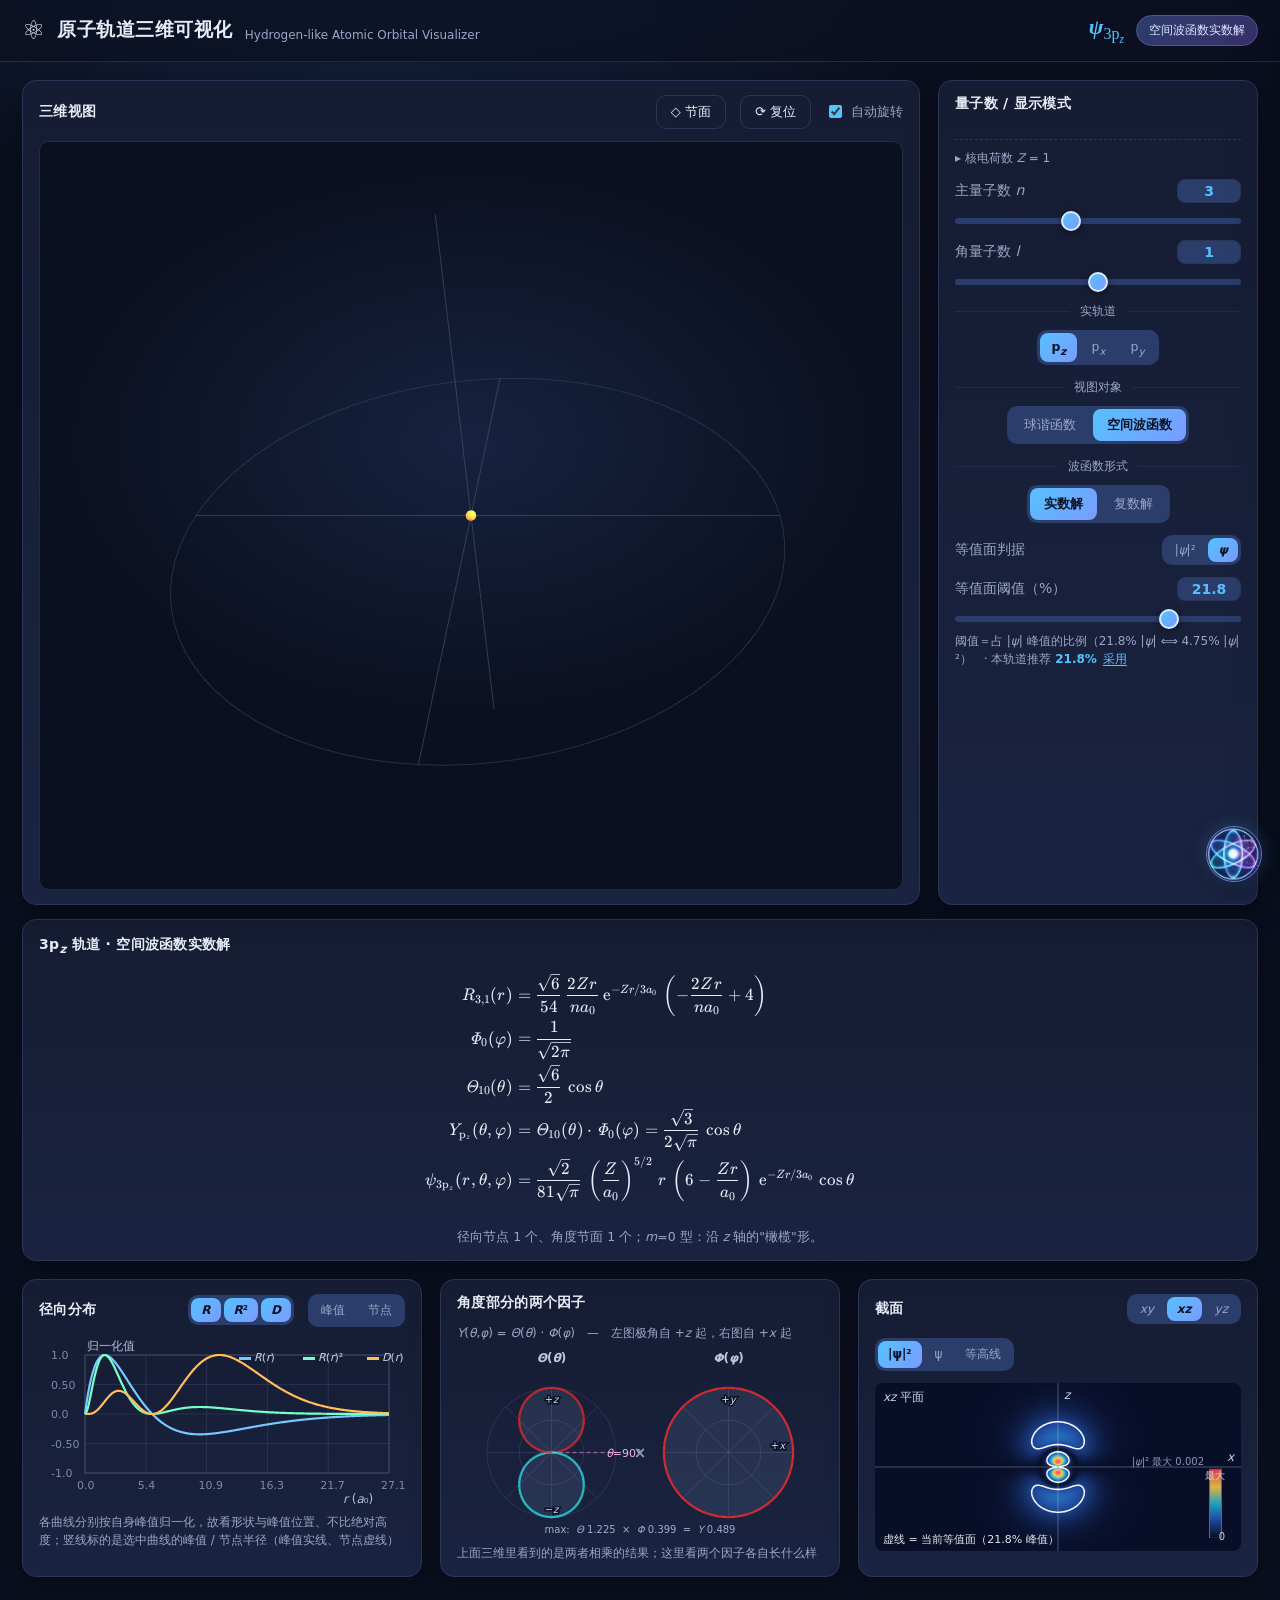
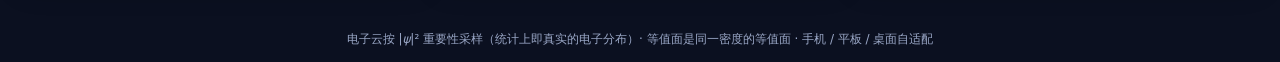
==== commit 83b8aedc: "feat(render,ui,math): 渲染切片化不卡顿；默认判据改 ψ；修瓣数/球谐共存/截面比例等六处 渲染重活切片到多帧、拖动时只粗渲染；顺带修掉五个正确性问题。改动均实跑验证： 四套回归 " ====
--- a/H5/index.html
+++ b/H5/index.html
@@ -155,9 +155,9 @@
         <div class="set" id="psiCritSet">
           <div class="row"><label>等值面判据</label>
             <div class="seg small" id="psiSeg">
-              <button class="seg-btn active" data-mode="psi2"
+              <button class="seg-btn" data-mode="psi2"
                       title="画 |ψ|² 的等值面。函数处处非负，没有正负可谈 —— 曲面为纯色。">|<i>ψ</i>|²</button>
-              <button class="seg-btn" data-mode="psi"
+              <button class="seg-btn active" data-mode="psi"
                       title="画 ψ 本身的等值面（有正负）。实解在此双色。"><i>ψ</i></button>
             </div>
           </div>
@@ -168,9 +168,9 @@
                线性刻度下低端根本拖不到；中点 = √(0.3%×80%) ≈ 4.9%，落在常用阈值附近）。
                换算与量程依据见 main.js 的 levelFromSlider -->
           <div class="row"><label for="levelInput">等值面阈值（%）</label>
-            <input type="number" id="levelInput" class="num-val" min="0.3" max="80" step="0.01" value="10" /></div>
-          <input type="range" id="levelSlider" min="0" max="1000" step="1" value="749" />
-          <div class="hint" id="psiHint">阈值＝占 |ψ|² 峰值的比例</div>
+            <input type="number" id="levelInput" class="num-val" min="0.3" max="80" step="0.01" value="21.8" /></div>
+          <input type="range" id="levelSlider" min="0" max="1000" step="1" value="767" />
+          <div class="hint" id="psiHint">阈值＝占 |ψ| 峰值的比例</div>
         </div>
         <div class="set" id="pointSet" style="display:none">
           <div class="row"><label for="pointCountInput">粒子数（万）</label>
@@ -306,6 +306,10 @@
   <script src="libs/katex.min.js"></script>
   <!-- 业务模块 -->
   <script src="js/math.js"></script>
+  <!-- ★ 切片调度器：把等值面重建这类几百毫秒的重活切成小片、摊到多帧里跑，
+       避免长时间占死主线程（见文件头说明：file:// 下 Worker 不可用，故只能在主线程切片）。
+       放在 math.js 之后、其余业务模块之前 —— 谁都可以用，但它不属于任何业务模块。 -->
+  <script src="js/sched.js"></script>
   <script src="js/layout.js"></script>
   <script src="js/render3d.js"></script>
   <script src="js/charts.js"></script>
